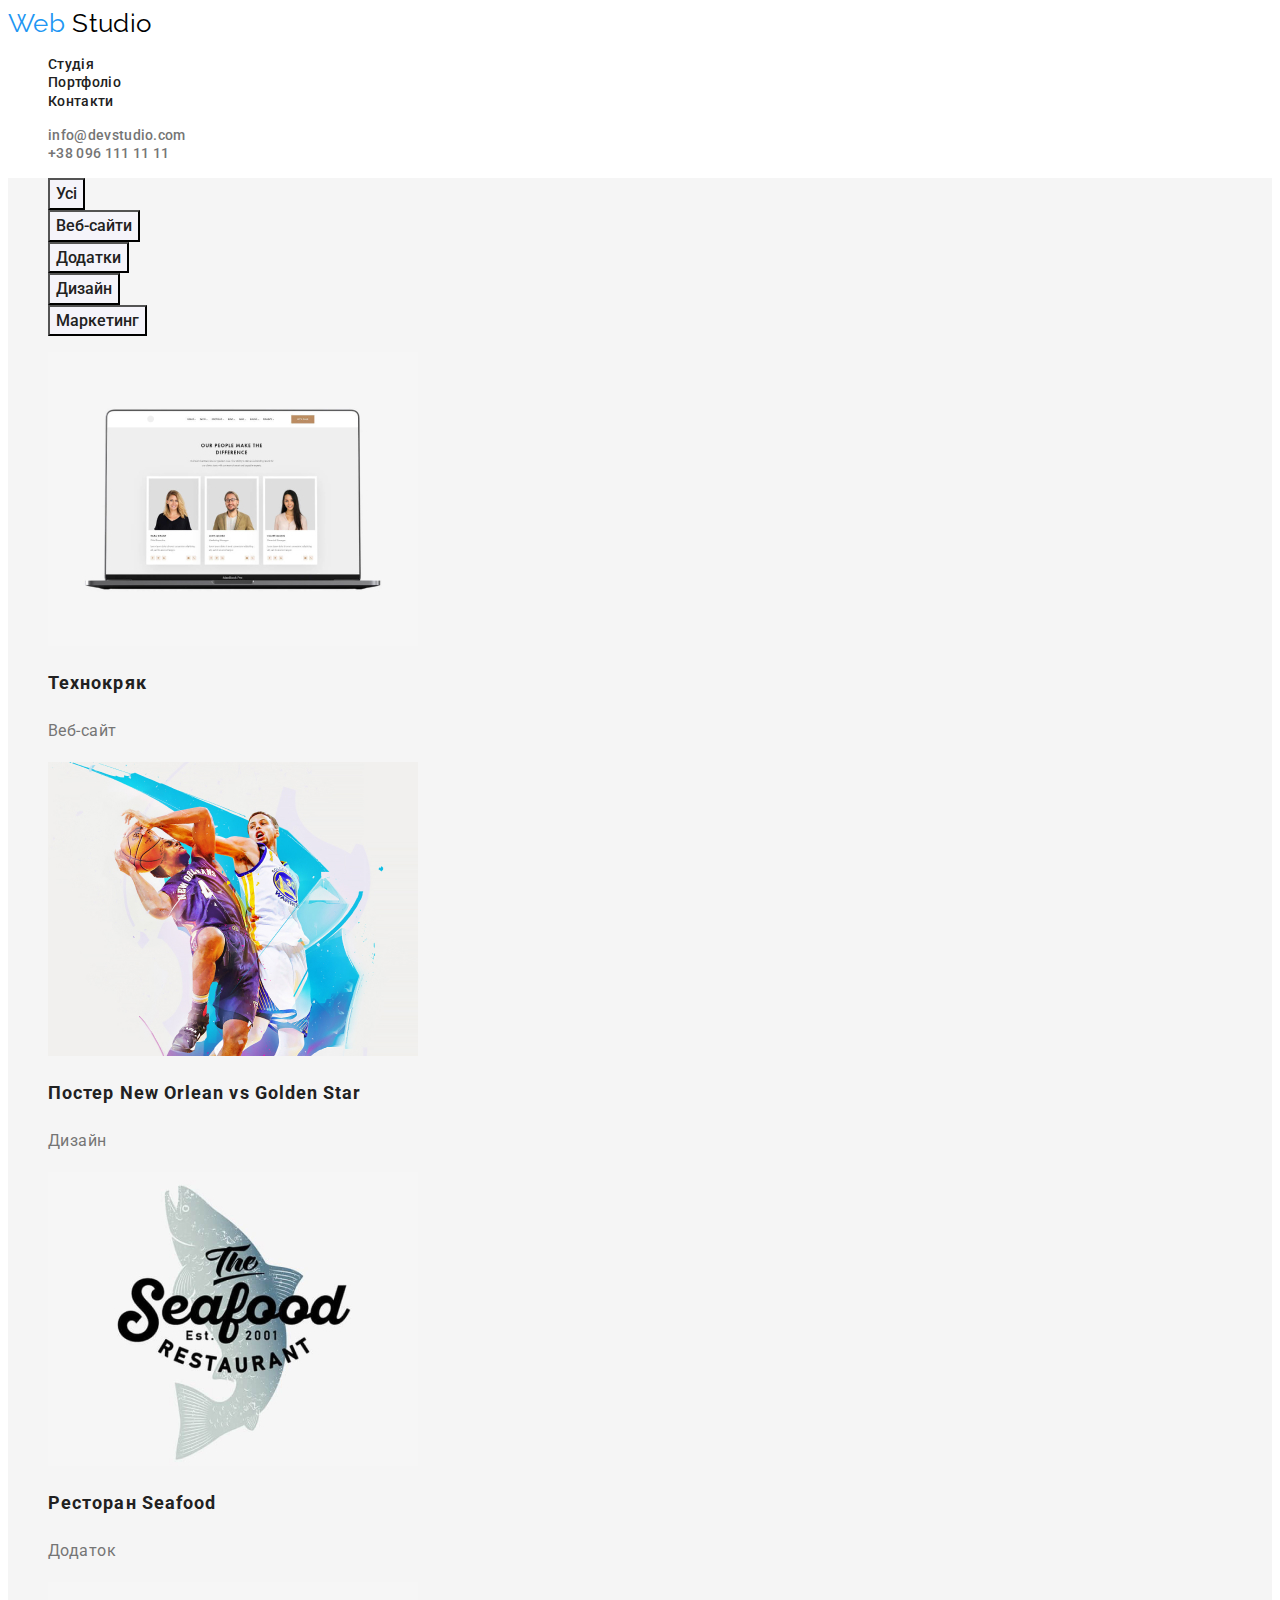
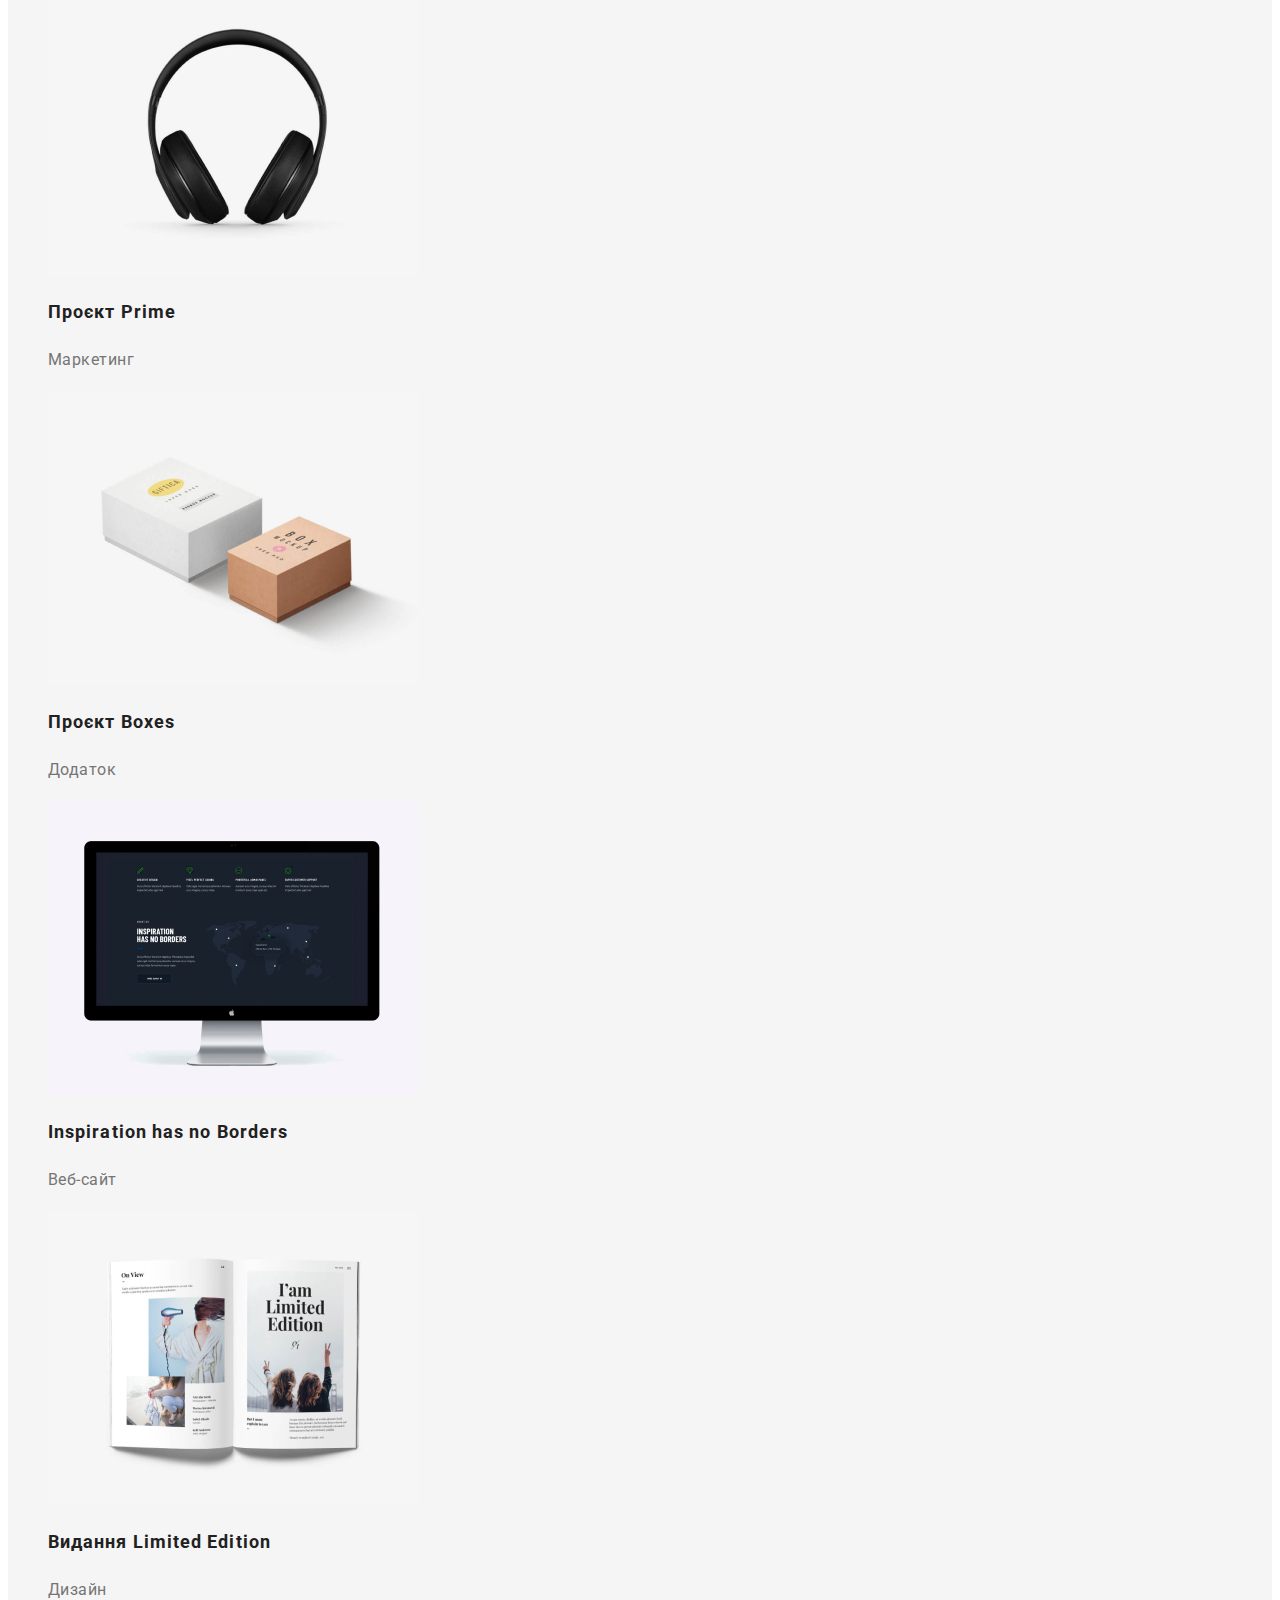
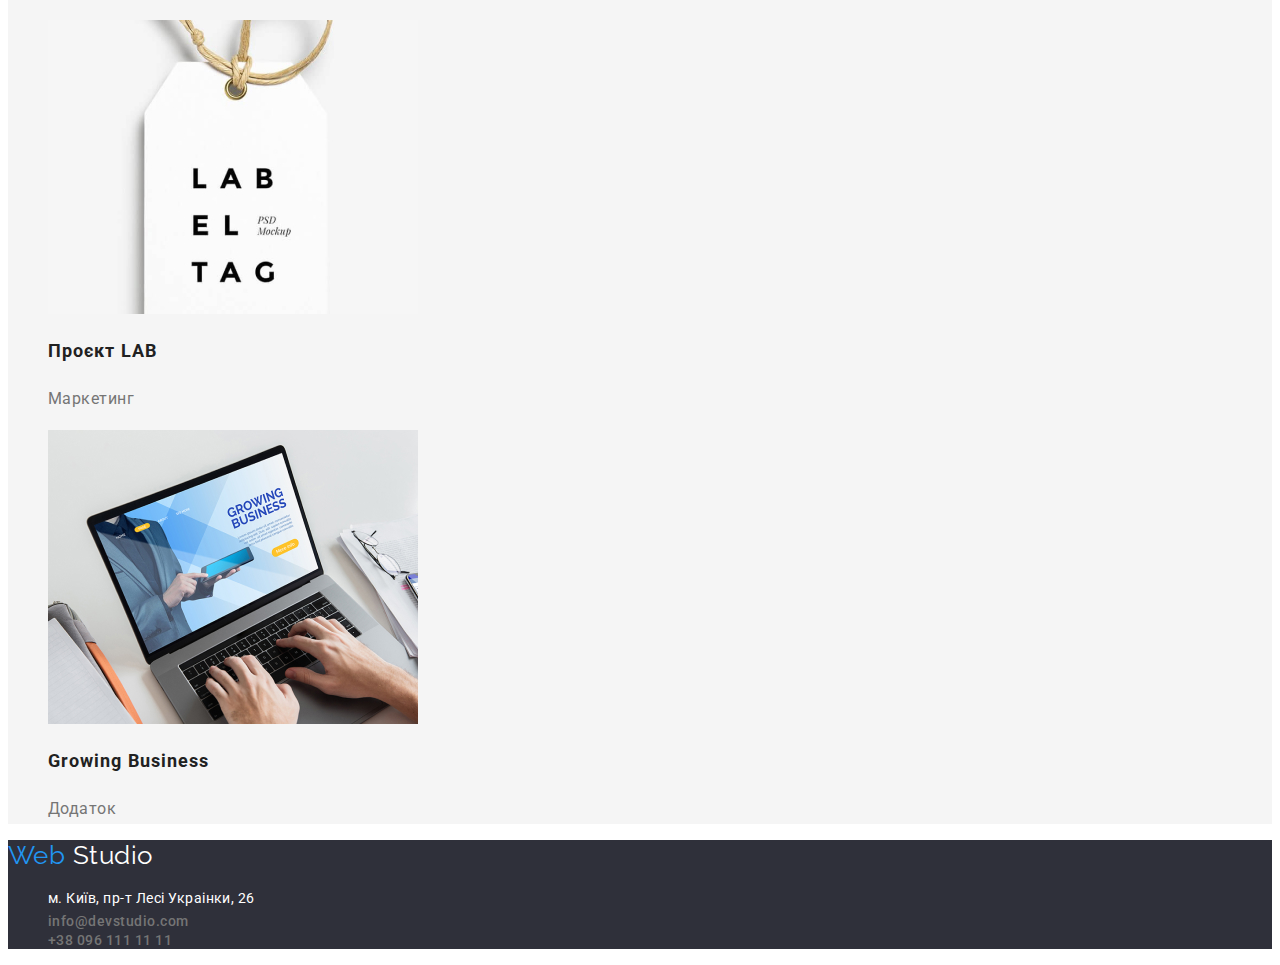
==== portfolio.html @ c23abb6e "Upload last version" ====
<!DOCTYPE html>
<html lang="uk">
  <head>
    <meta charset="UTF-8" />
    <meta http-equiv="X-UA-Compatible" content="IE=edge" />
    <meta name="viewport" content="width=device-width, initial-scale=1.0" />
    <title>Портфоліо</title>
    <link
      href="https://fonts.googleapis.com/css2?family=Raleway:wght@700&family=Roboto:wght@400;500;700;900&display=swap"
      rel="stylesheet"
    />
    <link rel="stylesheet" href="./css/style.css" />
  </head>
  <body>
    <header class="header">
      <nav class="nav">
        <a href="./index.html" class="logo">Web <span class="logo-span">Studio</span></a>
        <ul class="nav-links list">
          <li><a href="./index.html" class="link">Студія</a></li>
          <li><a href="./portfolio.html" class="link">Портфоліо</a></li>
          <li><a href="#" class="link">Контакти</a></li>
        </ul>
      </nav>
      <ul class="contact list">
        <li><a href="mailto:info@devstudio.com" class="contacts">info@devstudio.com</a></li>
        <li><a href="tel:+380961111111" class="contacts">+38 096 111 11 11</a></li>
      </ul>
    </header>
    <main class="portfolio-main">
      <h1 class="visually-hidden">Наші роботи</h1>
      <section>
        <ul class="buttons list">
          <li><button type="button" class="button">Усі</button></li>
          <li><button type="button" class="button">Веб-сайти</button></li>
          <li><button type="button" class="button">Додатки</button></li>
          <li><button type="button" class="button">Дизайн</button></li>
          <li><button type="button" class="button">Маркетинг</button></li>
        </ul>
        <ul class="gallery list">
          <li>
            <a href="#" class="reference">
              <img
                src="./images/imgportfolio1.jpg"
                alt="Ноутбук"
                width="370"
                target="_blank"
                rel="noopener noreferrer nofollow"
              />
              <h2 class="gallery-title">Технокряк</h2>
              <p class="gallery-subtitle">Веб-сайт</p>
            </a>
          </li>
          <li>
            <a href="#" class="reference">
              <img
                src="./images/imgportfolio2.jpg"
                alt="Два чоловіки грають у баскетбол"
                width="370"
                target="_blank"
                rel="noopener noreferrer nofollow"
              />
              <h2 class="gallery-title">Постер New Orlean vs Golden Star</h2>
              <p class="gallery-subtitle">Дизайн</p>
            </a>
          </li>
          <li>
            <a href="#" class="reference">
              <img
                src="./images/imgportfolio3.jpg"
                alt="Логотип ресторану"
                width="370"
                target="_blank"
                rel="noopener noreferrer nofollow"
              />
              <h2 class="gallery-title">Ресторан Seafood</h2>
              <p class="gallery-subtitle">Додаток</p>
            </a>
          </li>
          <li>
            <a href="#" class="reference">
              <img
                src="./images/imgportfolio4.jpg"
                alt="Навушники"
                width="370"
                target="_blank"
                rel="noopener noreferrer nofollow"
              />
              <h2 class="gallery-title">Проєкт Prime</h2>
              <p class="gallery-subtitle">Маркетинг</p>
            </a>
          </li>
          <li>
            <a href="#" class="reference">
              <img
                src="./images/imgportfolio5.jpg"
                alt="Дві коробки"
                width="370"
                target="_blank"
                rel="noopener noreferrer nofollow"
              />
              <h2 class="gallery-title">Проєкт Boxes</h2>
              <p class="gallery-subtitle">Додаток</p>
            </a>
          </li>
          <li>
            <a href="#" class="reference">
              <img
                src="./images/imgportfolio6.jpg"
                alt="Екран з відкритим веб-сайтом"
                width="370"
                target="_blank"
                rel="noopener noreferrer nofollow"
              />
              <h2 class="gallery-title">Inspiration has no Borders</h2>
              <p class="gallery-subtitle">Веб-сайт</p>
            </a>
          </li>
          <li>
            <a href="#" class="reference">
              <img
                src="./images/imgportfolio7.jpg"
                alt="Відкрита книга"
                width="370"
                target="_blank"
                rel="noopener noreferrer nofollow"
              />
              <h2 class="gallery-title">Видання Limited Edition</h2>
              <p class="gallery-subtitle">Дизайн</p>
            </a>
          </li>
          <li>
            <a href="#" class="reference">
              <img
                src="./images/imgportfolio8.jpg"
                alt="Цінник"
                width="370"
                target="_blank"
                rel="noopener noreferrer nofollow"
              />
              <h2 class="gallery-title">Проєкт LAB</h2>
              <p class="gallery-subtitle">Маркетинг</p>
            </a>
          </li>
          <li>
            <a href="#" class="reference">
              <img
                src="./images/imgportfolio9.jpg"
                alt="Ноутбук"
                width="370"
                target="_blank"
                rel="noopener noreferrer nofollow"
              />
              <h2 class="gallery-title">Growing Business</h2>
              <p class="gallery-subtitle">Додаток</p>
            </a>
          </li>
        </ul>
      </section>
    </main>
    <footer class="footer">
      <a href="./index.html" class="logo">Web <span class="footer-span">Studio</span></a>
      <address class="info">
        <ul class="list">
          <li>
            <a
              href="https://goo.gl/maps/CPtrU1FHBa2aNyZL9"
              target="_blank"
              rel="noopener noreferrer nofollow"
              class="google-map"
              >м. Київ, пр-т Лесі Украінки, 26</a
            >
          </li>
          <li><a href="mailto:info@devstudio.com" class="contacts">info@devstudio.com</a></li>
          <li><a href="tel:+380961111111" class="contacts">+38 096 111 11 11</a></li>
        </ul>
      </address>
    </footer>
  </body>
</html>
---- css/style.css ----
:root {
  --second-color: #2196f3;
  --paragraph-color: #757575;
  --background-color: #2f303a;
  --background-team-color: #2f303a;
  --background-portfolio-color: #f5f4fa;
  --background-portfolio-main-color: #f5f5f5;
  --white-color: #ffffff;
  --black-color: #000000;
  --main-color: #212121;

  --main-line-height: 1.17;
}
body {
  font-family: 'Roboto', sans-serif;
  color: var(--main-color);
  letter-spacing: 0.03em;
  background-color: var(--white-color);
}
.list {
  list-style: none;
}
.visually-hidden {
  position: absolute;
  white-space: nowrap;
  width: 1px;
  height: 1px;
  overflow: hidden;
  border: 0;
  padding: 0;
  clip: rect(0 0 0 0);
  clip-path: inset(50%);
  margin: -1px;
}

/*Header */
.header {
  letter-spacing: 0.02em;
}
.logo {
  font-family: 'Raleway', sans-serif;
  color: var(--second-color);
  font-size: 26px;
  line-height: 1.2;
  text-decoration: none;
}
.logo-span {
  color: var(--black-color);
}
.nav,
.contact {
  line-height: 1.14;
}
.link {
  color: inherit;
  font-weight: 500;
  font-size: 14px;
  text-decoration: none;
}
.contacts {
  color: var(--paragraph-color);
  font-weight: 500;
  font-size: 14px;
  text-decoration: none;
}
.link:hover,
.link:focus,
.contacts:hover,
.contacts:focus {
  color: var(--second-color);
}
/*Header end*/

/*Main*/
.offer,
.footer {
  background-color: var(--background-color);
}
.offer {
  text-align: center;
}
.main-title {
  color: var(--white-color);
  font-weight: 900;
  font-size: 44px;
  line-height: 1.4;

  text-transform: uppercase;
}
.btn {
  font-family: inherit;
  color: var(--white-color);
  background-color: var(--second-color);
  cursor: pointer;
  font-weight: 700;
  font-size: 16px;
  line-height: 1.9;
}
.text {
  color: var(--paragraph-color);
  font-size: 14px;
  line-height: 1.7;
}
.subtitle {
  font-weight: 700;
  font-size: 14px;
  line-height: var(--main-line-height);
  text-transform: uppercase;
}

.team {
  background-color: var(--background-portfolio-color);
}
.list-item {
  background-color: var(--white-color);
}
.team-title,
.work-title {
  font-weight: 700;
  font-size: 36px;
  text-align: center;
  line-height: var(--main-line-height);
}
.subject {
  font-weight: 500;
  font-size: 16px;
  line-height: var(--main-line-height);
}
.caption {
  color: var(--paragraph-color);
  font-size: 16px;
  line-height: var(--main-line-height);
}
/*Main end*/

/*Footer*/
.info {
  font-style: normal;
}

.footer-span {
  color: var(--white-color);
}

.google-map {
  font-size: 14px;
  line-height: 1.7;
  color: var(--white-color);
  text-decoration: none;
}
/*Footer end*/

/*Portfolio*/
.button {
  cursor: pointer;
  color: var(--main-color);
  background-color: var(--background-portfolio-color);

  font-family: inherit;
  font-size: 16px;
  line-height: 1.6;
  font-weight: 500;
}
.button:hover,
.button:focus {
  color: var(--white-color);
  background-color: var(--second-color);
}
.portfolio-main {
  background-color: var(--background-portfolio-main-color);
}

/*Title*/
.gallery-title {
  font-weight: 700;
  font-size: 18px;
  line-height: 2;
  letter-spacing: 0.06em;
}

/*Subtitle*/
.gallery-subtitle {
  font-size: 16px;
  line-height: 1.8;
  color: var(--paragraph-color);
}

.reference {
  text-decoration: none;
  color: inherit;
}

/*Portfolio end*/
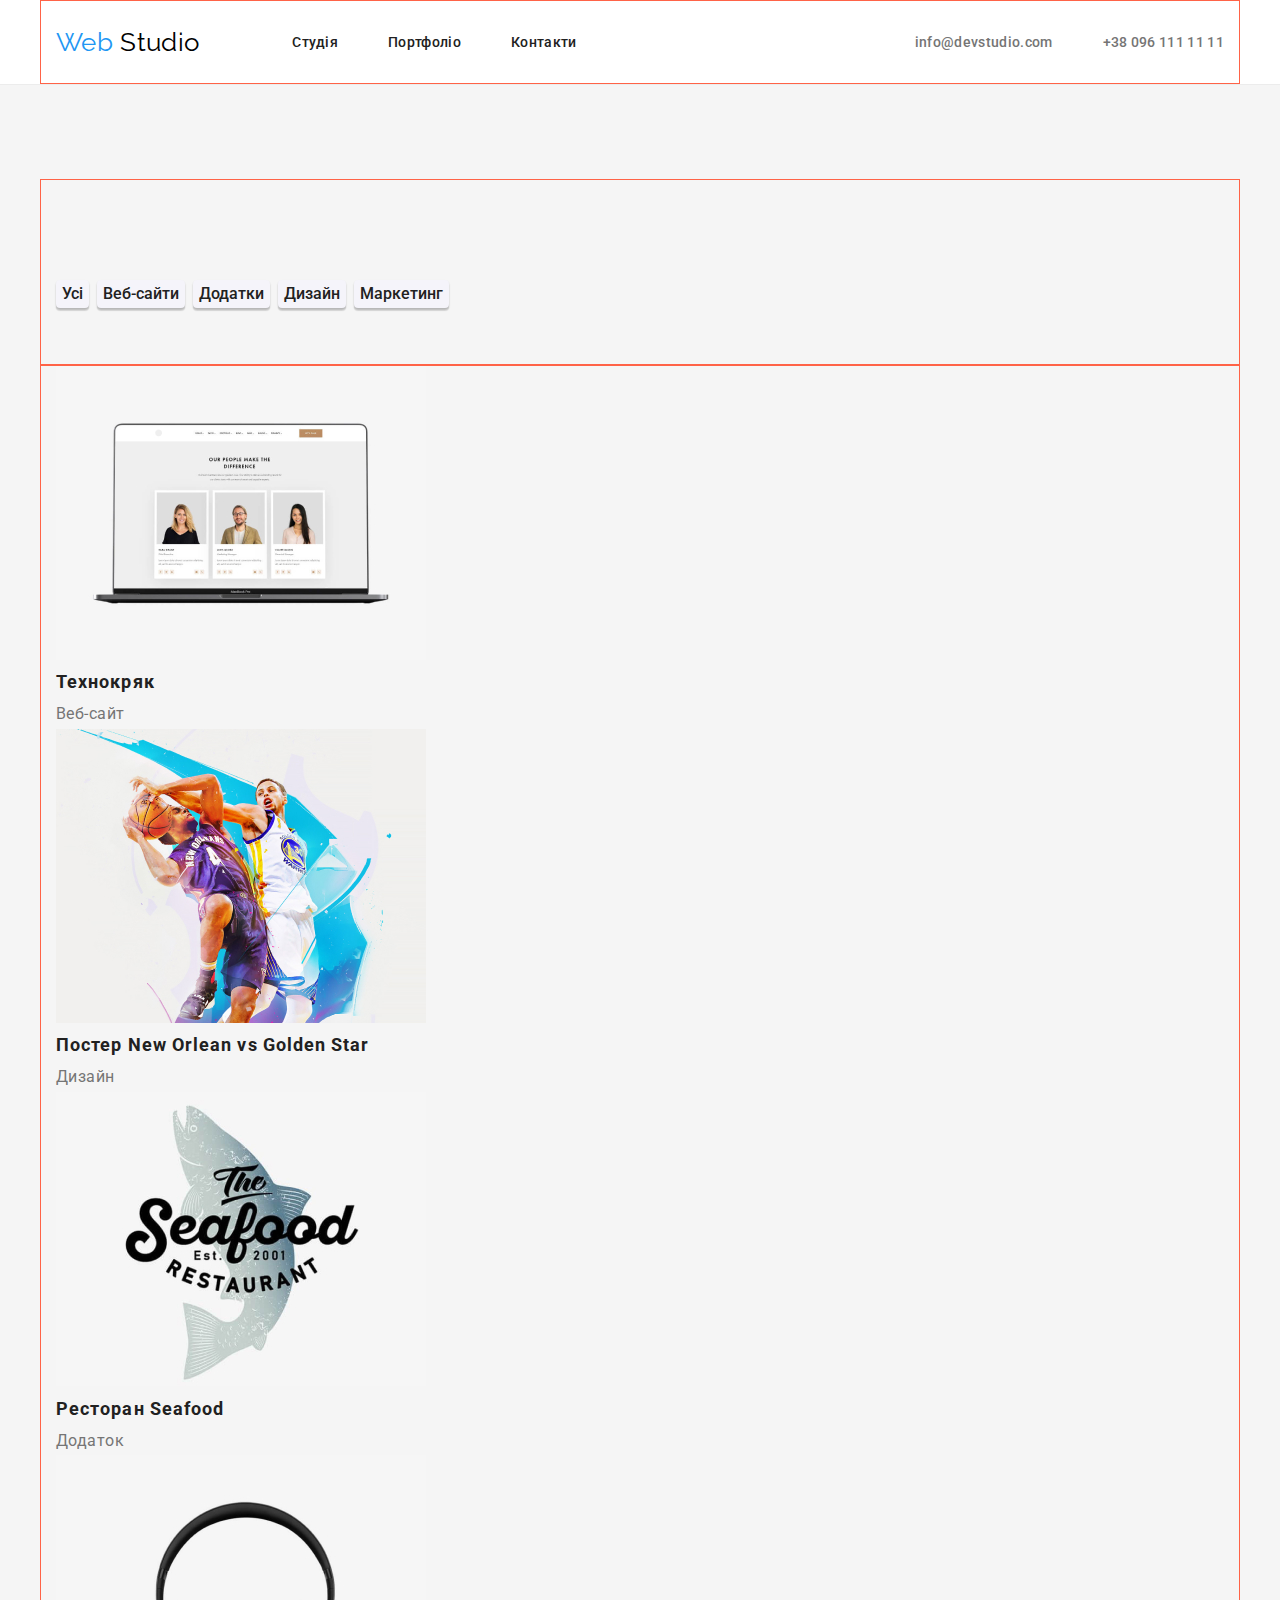
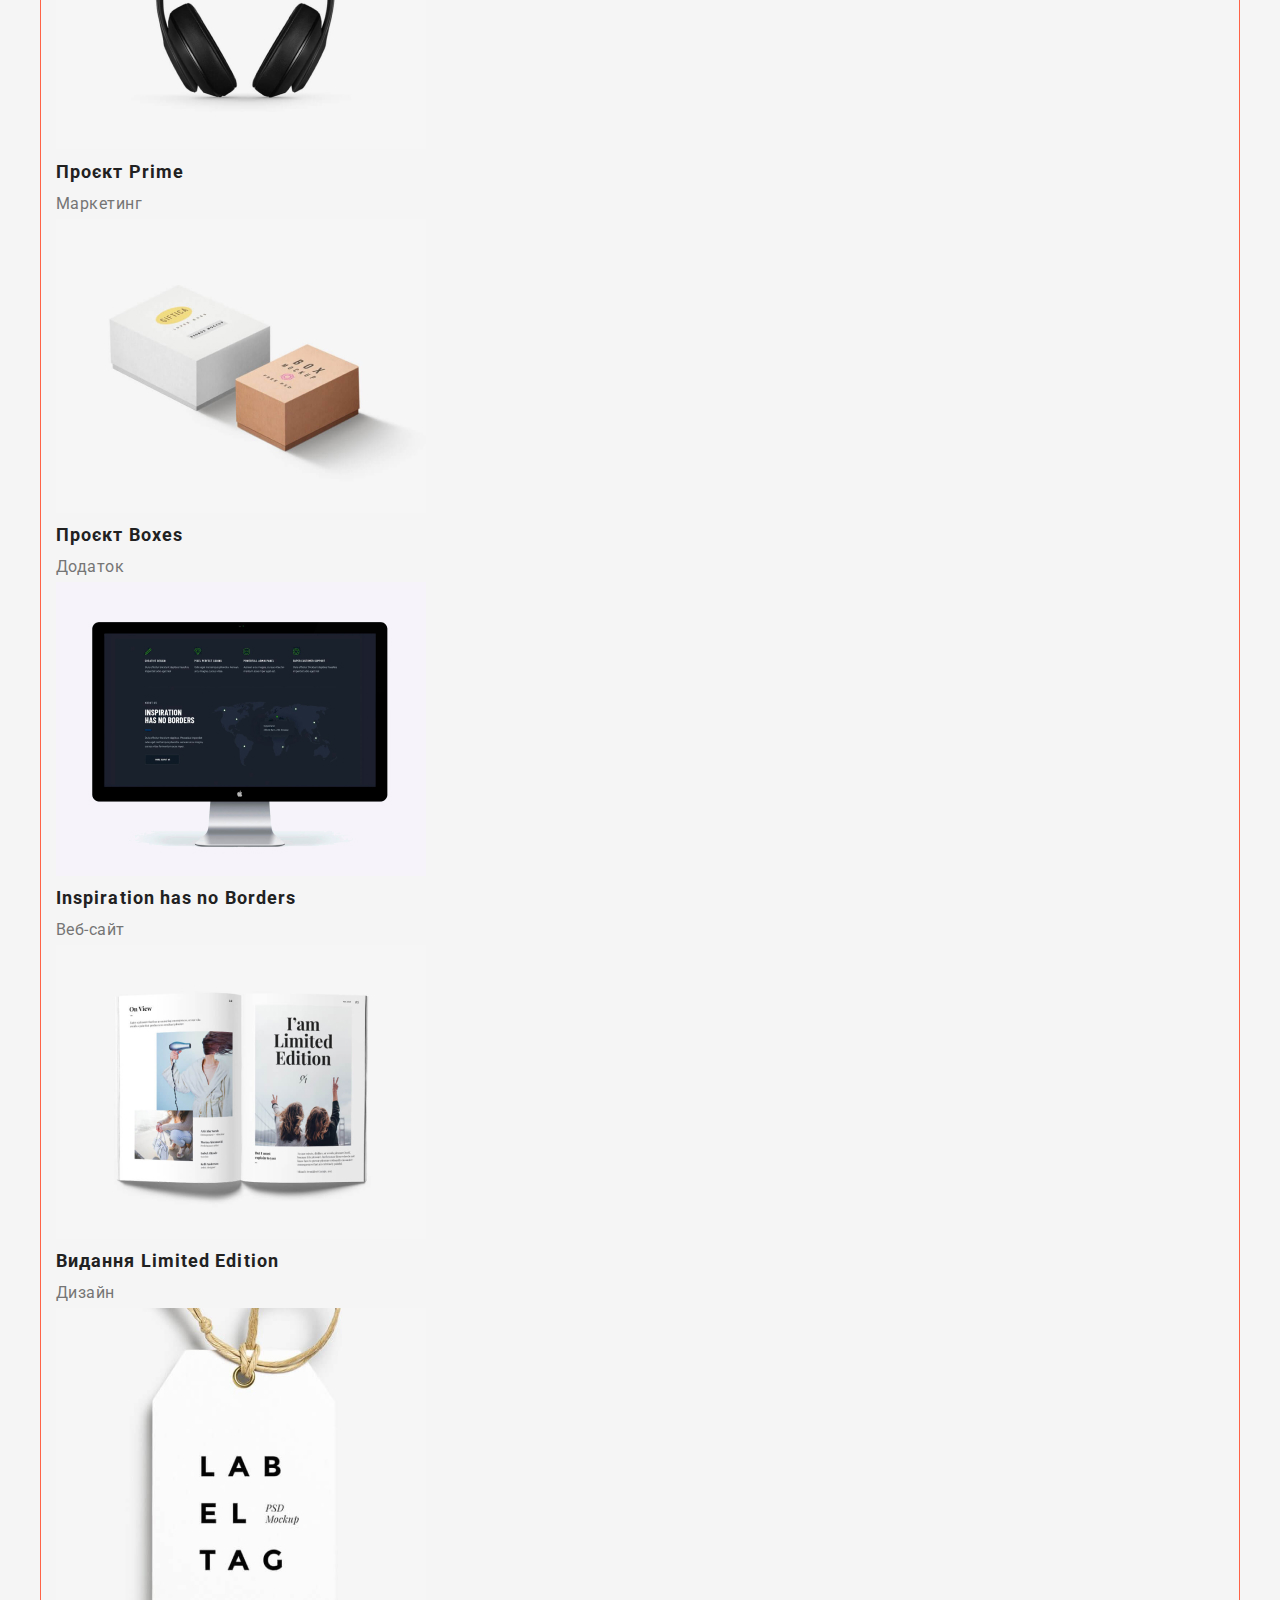
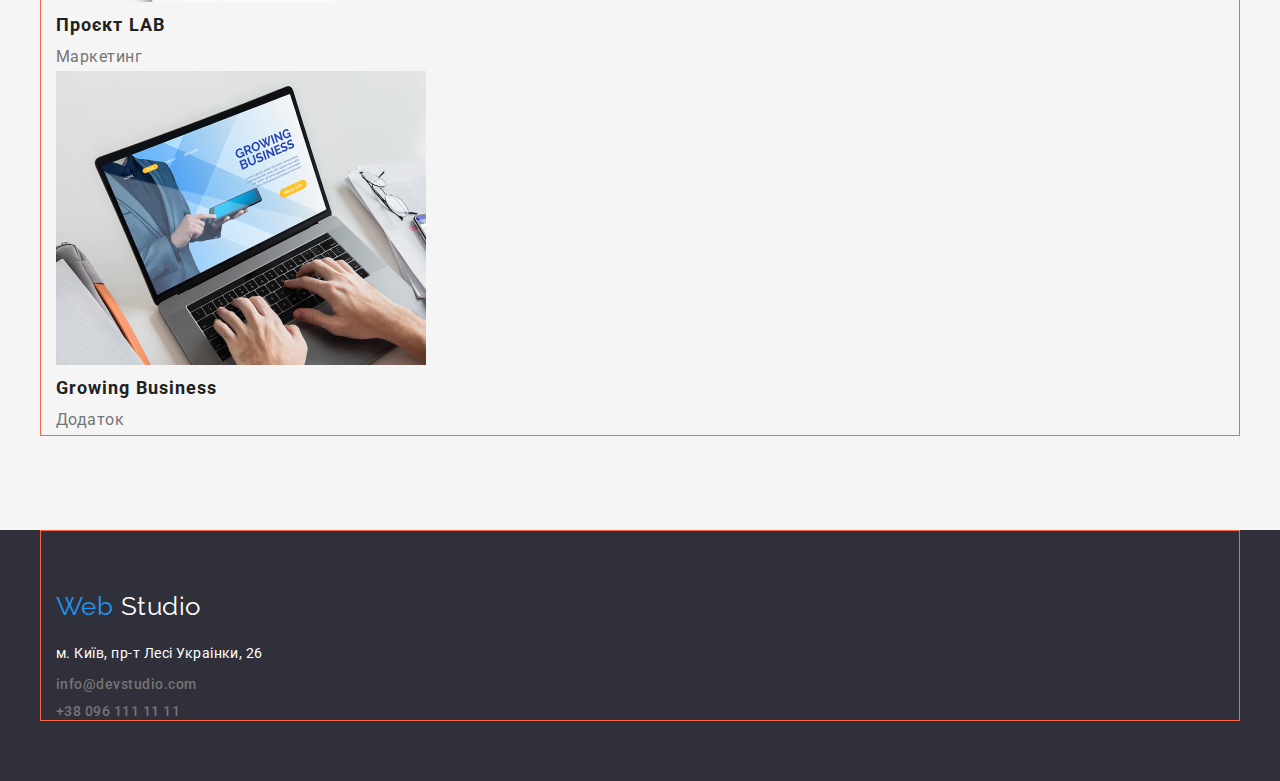
==== commit 35559dd0: "update" ====
--- a/portfolio.html
+++ b/portfolio.html
@@ -9,171 +9,187 @@
       href="https://fonts.googleapis.com/css2?family=Raleway:wght@700&family=Roboto:wght@400;500;700;900&display=swap"
       rel="stylesheet"
     />
+    <link
+      rel="stylesheet"
+      href="https://cdnjs.cloudflare.com/ajax/libs/modern-normalize/1.1.0/modern-normalize.min.css"
+    />
     <link rel="stylesheet" href="./css/style.css" />
   </head>
   <body>
     <header class="header">
-      <nav class="nav">
-        <a href="./index.html" class="logo">Web <span class="logo-span">Studio</span></a>
-        <ul class="nav-links list">
-          <li><a href="./index.html" class="link">Студія</a></li>
-          <li><a href="./portfolio.html" class="link">Портфоліо</a></li>
-          <li><a href="#" class="link">Контакти</a></li>
+      <div class="conteiner">
+        <nav class="nav">
+          <a href="./index.html" class="logo">Web <span class="logo-span">Studio</span></a>
+          <ul class="nav-links list">
+            <li class="item"><a href="./index.html" class="link">Студія</a></li>
+            <li class="item"><a href="./portfolio.html" class="link">Портфоліо</a></li>
+            <li class="item"><a href="#" class="link">Контакти</a></li>
+          </ul>
+        </nav>
+        <ul class="nav-contact list">
+          <li class="item">
+            <a href="mailto:info@devstudio.com" class="contacts">info@devstudio.com</a>
+          </li>
+          <li class="item"><a href="tel:+380961111111" class="contacts">+38 096 111 11 11</a></li>
         </ul>
-      </nav>
-      <ul class="contact list">
-        <li><a href="mailto:info@devstudio.com" class="contacts">info@devstudio.com</a></li>
-        <li><a href="tel:+380961111111" class="contacts">+38 096 111 11 11</a></li>
-      </ul>
+      </div>
     </header>
     <main class="portfolio-main">
       <h1 class="visually-hidden">Наші роботи</h1>
-      <section>
-        <ul class="buttons list">
-          <li><button type="button" class="button">Усі</button></li>
-          <li><button type="button" class="button">Веб-сайти</button></li>
-          <li><button type="button" class="button">Додатки</button></li>
-          <li><button type="button" class="button">Дизайн</button></li>
-          <li><button type="button" class="button">Маркетинг</button></li>
-        </ul>
-        <ul class="gallery list">
-          <li>
-            <a href="#" class="reference">
-              <img
-                src="./images/imgportfolio1.jpg"
-                alt="Ноутбук"
-                width="370"
-                target="_blank"
-                rel="noopener noreferrer nofollow"
-              />
-              <h2 class="gallery-title">Технокряк</h2>
-              <p class="gallery-subtitle">Веб-сайт</p>
-            </a>
-          </li>
-          <li>
-            <a href="#" class="reference">
-              <img
-                src="./images/imgportfolio2.jpg"
-                alt="Два чоловіки грають у баскетбол"
-                width="370"
-                target="_blank"
-                rel="noopener noreferrer nofollow"
-              />
-              <h2 class="gallery-title">Постер New Orlean vs Golden Star</h2>
-              <p class="gallery-subtitle">Дизайн</p>
-            </a>
-          </li>
-          <li>
-            <a href="#" class="reference">
-              <img
-                src="./images/imgportfolio3.jpg"
-                alt="Логотип ресторану"
-                width="370"
-                target="_blank"
-                rel="noopener noreferrer nofollow"
-              />
-              <h2 class="gallery-title">Ресторан Seafood</h2>
-              <p class="gallery-subtitle">Додаток</p>
-            </a>
-          </li>
-          <li>
-            <a href="#" class="reference">
-              <img
-                src="./images/imgportfolio4.jpg"
-                alt="Навушники"
-                width="370"
-                target="_blank"
-                rel="noopener noreferrer nofollow"
-              />
-              <h2 class="gallery-title">Проєкт Prime</h2>
-              <p class="gallery-subtitle">Маркетинг</p>
-            </a>
-          </li>
-          <li>
-            <a href="#" class="reference">
-              <img
-                src="./images/imgportfolio5.jpg"
-                alt="Дві коробки"
-                width="370"
-                target="_blank"
-                rel="noopener noreferrer nofollow"
-              />
-              <h2 class="gallery-title">Проєкт Boxes</h2>
-              <p class="gallery-subtitle">Додаток</p>
-            </a>
-          </li>
-          <li>
-            <a href="#" class="reference">
-              <img
-                src="./images/imgportfolio6.jpg"
-                alt="Екран з відкритим веб-сайтом"
-                width="370"
-                target="_blank"
-                rel="noopener noreferrer nofollow"
-              />
-              <h2 class="gallery-title">Inspiration has no Borders</h2>
-              <p class="gallery-subtitle">Веб-сайт</p>
-            </a>
-          </li>
-          <li>
-            <a href="#" class="reference">
-              <img
-                src="./images/imgportfolio7.jpg"
-                alt="Відкрита книга"
-                width="370"
-                target="_blank"
-                rel="noopener noreferrer nofollow"
-              />
-              <h2 class="gallery-title">Видання Limited Edition</h2>
-              <p class="gallery-subtitle">Дизайн</p>
-            </a>
-          </li>
-          <li>
-            <a href="#" class="reference">
-              <img
-                src="./images/imgportfolio8.jpg"
-                alt="Цінник"
-                width="370"
-                target="_blank"
-                rel="noopener noreferrer nofollow"
-              />
-              <h2 class="gallery-title">Проєкт LAB</h2>
-              <p class="gallery-subtitle">Маркетинг</p>
-            </a>
-          </li>
-          <li>
-            <a href="#" class="reference">
-              <img
-                src="./images/imgportfolio9.jpg"
-                alt="Ноутбук"
-                width="370"
-                target="_blank"
-                rel="noopener noreferrer nofollow"
-              />
-              <h2 class="gallery-title">Growing Business</h2>
-              <p class="gallery-subtitle">Додаток</p>
-            </a>
-          </li>
-        </ul>
+      <section class="section">
+        <div class="butttons conteiner">
+          <ul class="buttons list">
+            <li class="item"><button type="button" class="button">Усі</button></li>
+            <li class="item"><button type="button" class="button">Веб-сайти</button></li>
+            <li class="item"><button type="button" class="button">Додатки</button></li>
+            <li class="item"><button type="button" class="button">Дизайн</button></li>
+            <li class="item"><button type="button" class="button">Маркетинг</button></li>
+          </ul>
+        </div>
+        <div class="conteiner">
+          <ul class="gallery list">
+            <li class="item">
+              <a href="#" class="reference">
+                <img
+                  src="./images/imgportfolio1.jpg"
+                  alt="Ноутбук"
+                  width="370"
+                  target="_blank"
+                  rel="noopener noreferrer nofollow"
+                />
+                <h2 class="gallery-title">Технокряк</h2>
+                <p class="gallery-subtitle">Веб-сайт</p>
+              </a>
+            </li>
+            <li>
+              <a href="#" class="reference">
+                <img
+                  src="./images/imgportfolio2.jpg"
+                  alt="Два чоловіки грають у баскетбол"
+                  width="370"
+                  target="_blank"
+                  rel="noopener noreferrer nofollow"
+                />
+                <h2 class="gallery-title">Постер New Orlean vs Golden Star</h2>
+                <p class="gallery-subtitle">Дизайн</p>
+              </a>
+            </li>
+            <li>
+              <a href="#" class="reference">
+                <img
+                  src="./images/imgportfolio3.jpg"
+                  alt="Логотип ресторану"
+                  width="370"
+                  target="_blank"
+                  rel="noopener noreferrer nofollow"
+                />
+                <h2 class="gallery-title">Ресторан Seafood</h2>
+                <p class="gallery-subtitle">Додаток</p>
+              </a>
+            </li>
+            <li>
+              <a href="#" class="reference">
+                <img
+                  src="./images/imgportfolio4.jpg"
+                  alt="Навушники"
+                  width="370"
+                  target="_blank"
+                  rel="noopener noreferrer nofollow"
+                />
+                <h2 class="gallery-title">Проєкт Prime</h2>
+                <p class="gallery-subtitle">Маркетинг</p>
+              </a>
+            </li>
+            <li>
+              <a href="#" class="reference">
+                <img
+                  src="./images/imgportfolio5.jpg"
+                  alt="Дві коробки"
+                  width="370"
+                  target="_blank"
+                  rel="noopener noreferrer nofollow"
+                />
+                <h2 class="gallery-title">Проєкт Boxes</h2>
+                <p class="gallery-subtitle">Додаток</p>
+              </a>
+            </li>
+            <li>
+              <a href="#" class="reference">
+                <img
+                  src="./images/imgportfolio6.jpg"
+                  alt="Екран з відкритим веб-сайтом"
+                  width="370"
+                  target="_blank"
+                  rel="noopener noreferrer nofollow"
+                />
+                <h2 class="gallery-title">Inspiration has no Borders</h2>
+                <p class="gallery-subtitle">Веб-сайт</p>
+              </a>
+            </li>
+            <li>
+              <a href="#" class="reference">
+                <img
+                  src="./images/imgportfolio7.jpg"
+                  alt="Відкрита книга"
+                  width="370"
+                  target="_blank"
+                  rel="noopener noreferrer nofollow"
+                />
+                <h2 class="gallery-title">Видання Limited Edition</h2>
+                <p class="gallery-subtitle">Дизайн</p>
+              </a>
+            </li>
+            <li>
+              <a href="#" class="reference">
+                <img
+                  src="./images/imgportfolio8.jpg"
+                  alt="Цінник"
+                  width="370"
+                  target="_blank"
+                  rel="noopener noreferrer nofollow"
+                />
+                <h2 class="gallery-title">Проєкт LAB</h2>
+                <p class="gallery-subtitle">Маркетинг</p>
+              </a>
+            </li>
+            <li>
+              <a href="#" class="reference">
+                <img
+                  src="./images/imgportfolio9.jpg"
+                  alt="Ноутбук"
+                  width="370"
+                  target="_blank"
+                  rel="noopener noreferrer nofollow"
+                />
+                <h2 class="gallery-title">Growing Business</h2>
+                <p class="gallery-subtitle">Додаток</p>
+              </a>
+            </li>
+          </ul>
+        </div>
       </section>
     </main>
     <footer class="footer">
-      <a href="./index.html" class="logo">Web <span class="footer-span">Studio</span></a>
-      <address class="info">
-        <ul class="list">
-          <li>
-            <a
-              href="https://goo.gl/maps/CPtrU1FHBa2aNyZL9"
-              target="_blank"
-              rel="noopener noreferrer nofollow"
-              class="google-map"
-              >м. Київ, пр-т Лесі Украінки, 26</a
-            >
-          </li>
-          <li><a href="mailto:info@devstudio.com" class="contacts">info@devstudio.com</a></li>
-          <li><a href="tel:+380961111111" class="contacts">+38 096 111 11 11</a></li>
-        </ul>
-      </address>
+      <div class="conteiner">
+        <a href="./index.html" class="footer-logo">Web <span class="footer-span">Studio</span></a>
+        <address class="info">
+          <ul class="footer-list list">
+            <li class="item">
+              <a
+                href="https://goo.gl/maps/CPtrU1FHBa2aNyZL9"
+                target="_blank"
+                rel="noopener noreferrer nofollow"
+                class="google-map"
+                >м. Київ, пр-т Лесі Украінки, 26</a
+              >
+            </li>
+            <li class="item">
+              <a href="mailto:info@devstudio.com" class="contacts">info@devstudio.com</a>
+            </li>
+            <li class="item"><a href="tel:+380961111111" class="contacts">+38 096 111 11 11</a></li>
+          </ul>
+        </address>
+      </div>
     </footer>
   </body>
 </html>
--- a/css/style.css
+++ b/css/style.css
@@ -8,6 +8,7 @@
   --white-color: #ffffff;
   --black-color: #000000;
   --main-color: #212121;
+  --border-color: #ececec;
 
   --main-line-height: 1.17;
 }
@@ -32,10 +33,35 @@
   clip-path: inset(50%);
   margin: -1px;
 }
-
+.conteiner {
+  width: 1200px;
+  padding-left: 15px;
+  padding-right: 15px;
+  margin-left: auto;
+  margin-right: auto;
+
+  border: tomato 1px solid;
+}
+h1,
+h2,
+h3,
+h4,
+h5,
+h6,
+p,
+ul {
+  margin: 0;
+  padding: 0;
+}
+
+.section {
+  padding-top: 94px;
+  padding-bottom: 94px;
+}
 /*Header */
 .header {
   letter-spacing: 0.02em;
+  border-bottom: 1px solid var(--border-color);
 }
 .logo {
   font-family: 'Raleway', sans-serif;
@@ -43,19 +69,54 @@
   font-size: 26px;
   line-height: 1.2;
   text-decoration: none;
+
+  margin-top: 25px;
+  margin-bottom: 24px;
+  margin-right: 93px;
 }
 .logo-span {
   color: var(--black-color);
 }
 .nav,
-.contact {
+.nav-contact {
   line-height: 1.14;
 }
+
+.nav {
+  display: flex;
+  align-items: center;
+}
+.nav-links {
+  display: flex;
+}
+.nav-links .item,
+.nav-contact .item {
+  margin-top: 32px;
+  margin-bottom: 32px;
+  margin-right: 50px;
+}
+.nav-links .item:last-child,
+.nav-contact .item:last-child {
+  margin-right: 0px;
+}
+.nav-contact {
+  display: flex;
+  margin-left: auto;
+}
+
+.header .conteiner {
+  display: flex;
+  align-items: center;
+}
+
 .link {
   color: inherit;
   font-weight: 500;
   font-size: 14px;
   text-decoration: none;
+
+  margin-top: 31px;
+  margin-bottom: 31px;
 }
 .contacts {
   color: var(--paragraph-color);
@@ -95,11 +156,28 @@
   font-weight: 700;
   font-size: 16px;
   line-height: 1.9;
+
+  border-radius: 4px;
+  border-color: transparent;
+
+  margin-top: 40px;
+}
+.features-list {
+  display: flex;
+}
+.features-list .item {
+  width: calc((100%-90px) / 4);
+  margin-right: 30px;
+}
+.features-list .item:last-child {
+  margin-right: 0px;
 }
 .text {
   color: var(--paragraph-color);
   font-size: 14px;
   line-height: 1.7;
+
+  margin-top: 10px;
 }
 .subtitle {
   font-weight: 700;
@@ -107,11 +185,35 @@
   line-height: var(--main-line-height);
   text-transform: uppercase;
 }
-
+.work-list {
+  display: flex;
+}
+.work-list .item {
+  margin-right: 30px;
+  margin-top: 50px;
+}
+.work-list .item:nth-child(3n) {
+  margin-right: 0;
+}
+.team-list {
+  display: flex;
+}
+.team-list .item {
+  text-align: center;
+  border: 0px solid transparent;
+  border-radius: 0px 0px 4px 4px;
+  margin-top: 50px;
+  margin-right: 30px;
+  box-shadow: 0px 1px 3px rgba(0, 0, 0, 0.12), 0px 1px 1px rgba(0, 0, 0, 0.14),
+    0px 2px 1px rgba(0, 0, 0, 0.2);
+}
+.team-list .item:last-child {
+  margin-right: 0;
+}
 .team {
   background-color: var(--background-portfolio-color);
 }
-.list-item {
+.team-list .item {
   background-color: var(--white-color);
 }
 .team-title,
@@ -138,10 +240,29 @@
   font-style: normal;
 }
 
+.footer {
+  padding-bottom: 60px;
+}
+.footer-logo {
+  font-family: 'Raleway', sans-serif;
+  color: var(--second-color);
+  font-size: 26px;
+  line-height: 1.2;
+  text-decoration: none;
+
+  display: inline-block;
+  margin-top: 60px;
+}
+
 .footer-span {
   color: var(--white-color);
 }
-
+.footer-list .item {
+  margin-top: 9px;
+}
+.footer-list .item:first-child {
+  margin-top: 20px;
+}
 .google-map {
   font-size: 14px;
   line-height: 1.7;
@@ -151,15 +272,27 @@
 /*Footer end*/
 
 /*Portfolio*/
+.buttons {
+  display: flex;
+}
 .button {
   cursor: pointer;
   color: var(--main-color);
   background-color: var(--background-portfolio-color);
 
+  box-shadow: 0px 3px 1px rgba(0, 0, 0, 0.1), 0px 1px 2px rgba(0, 0, 0, 0.08),
+    0px 2px 2px rgba(0, 0, 0, 0.12);
+  border-radius: 4px;
+  border: 0px solid transparent;
+
   font-family: inherit;
   font-size: 16px;
   line-height: 1.6;
   font-weight: 500;
+
+  margin-right: 8px;
+  margin-bottom: 56px;
+  margin-top: 100px;
 }
 .button:hover,
 .button:focus {
@@ -190,4 +323,8 @@
   color: inherit;
 }
 
+.gallery-list .item {
+  border: 1px solid #eeeeee;
+}
+
 /*Portfolio end*/
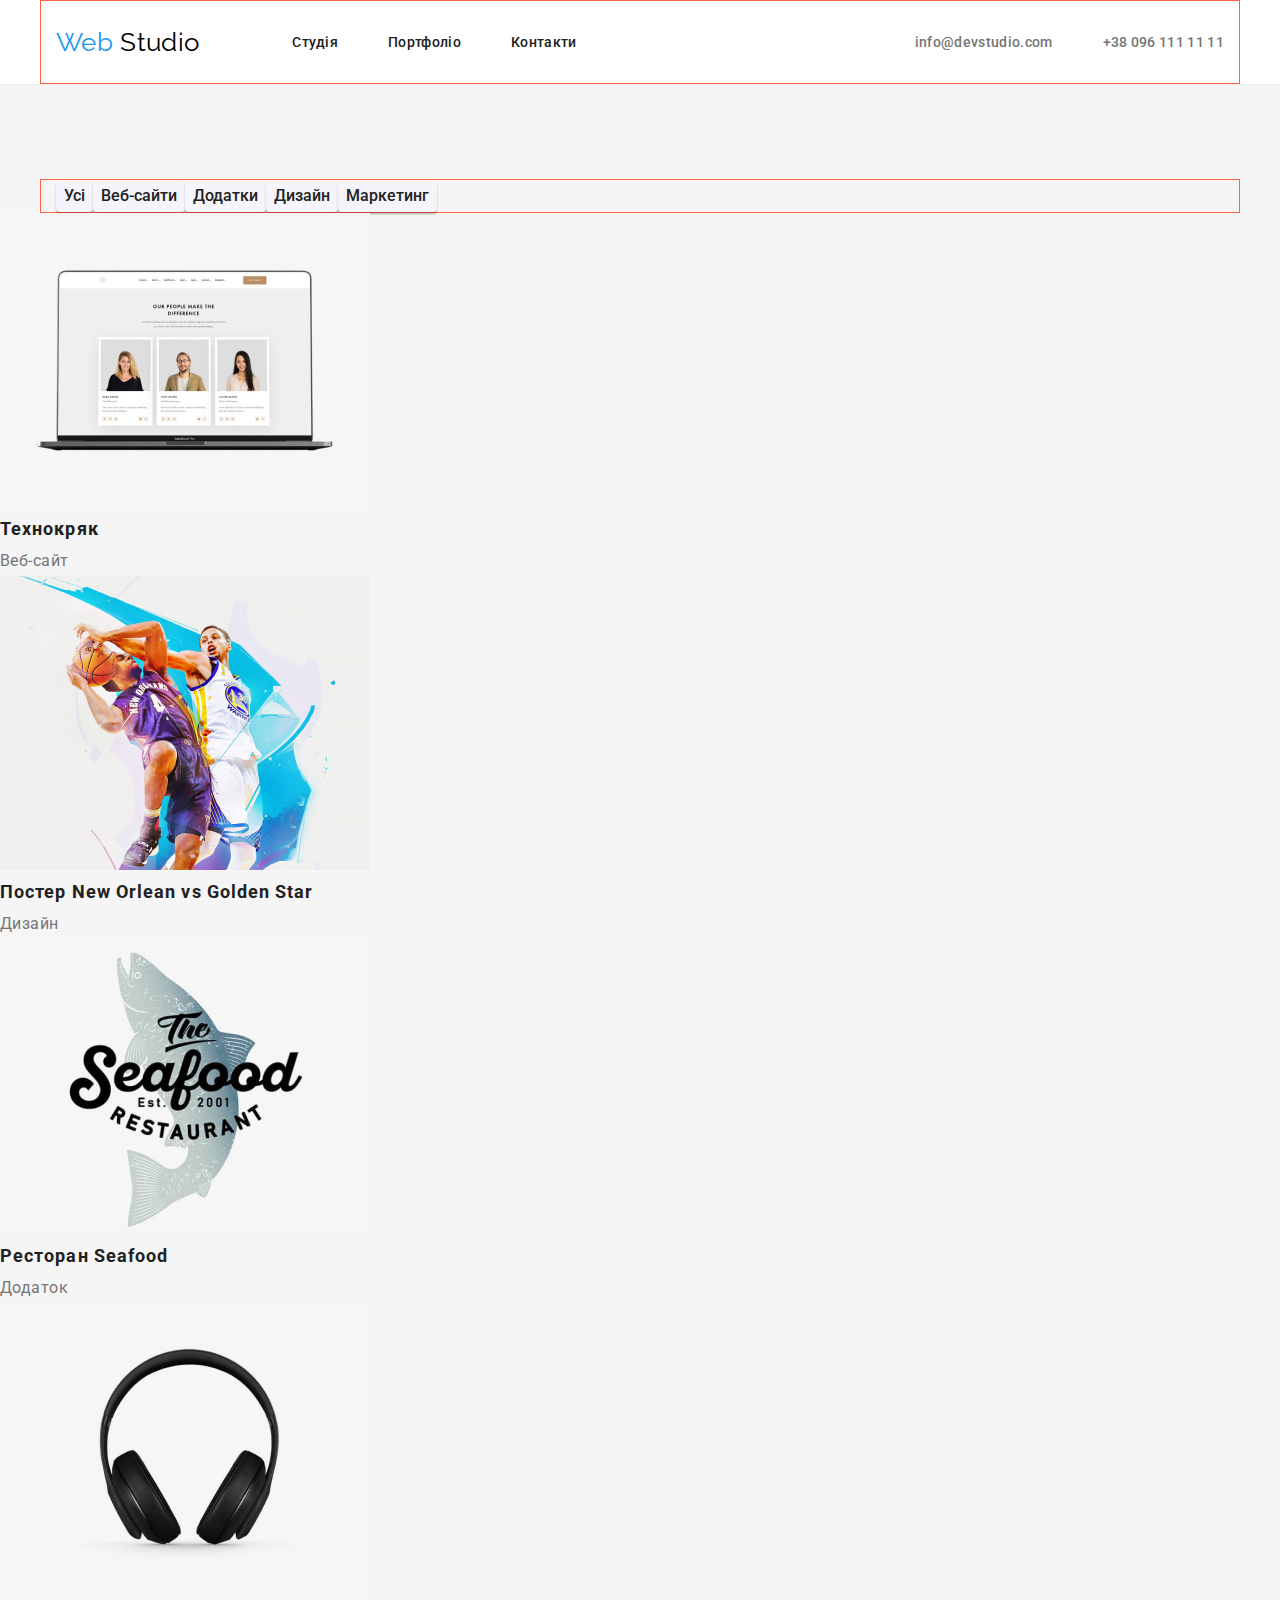
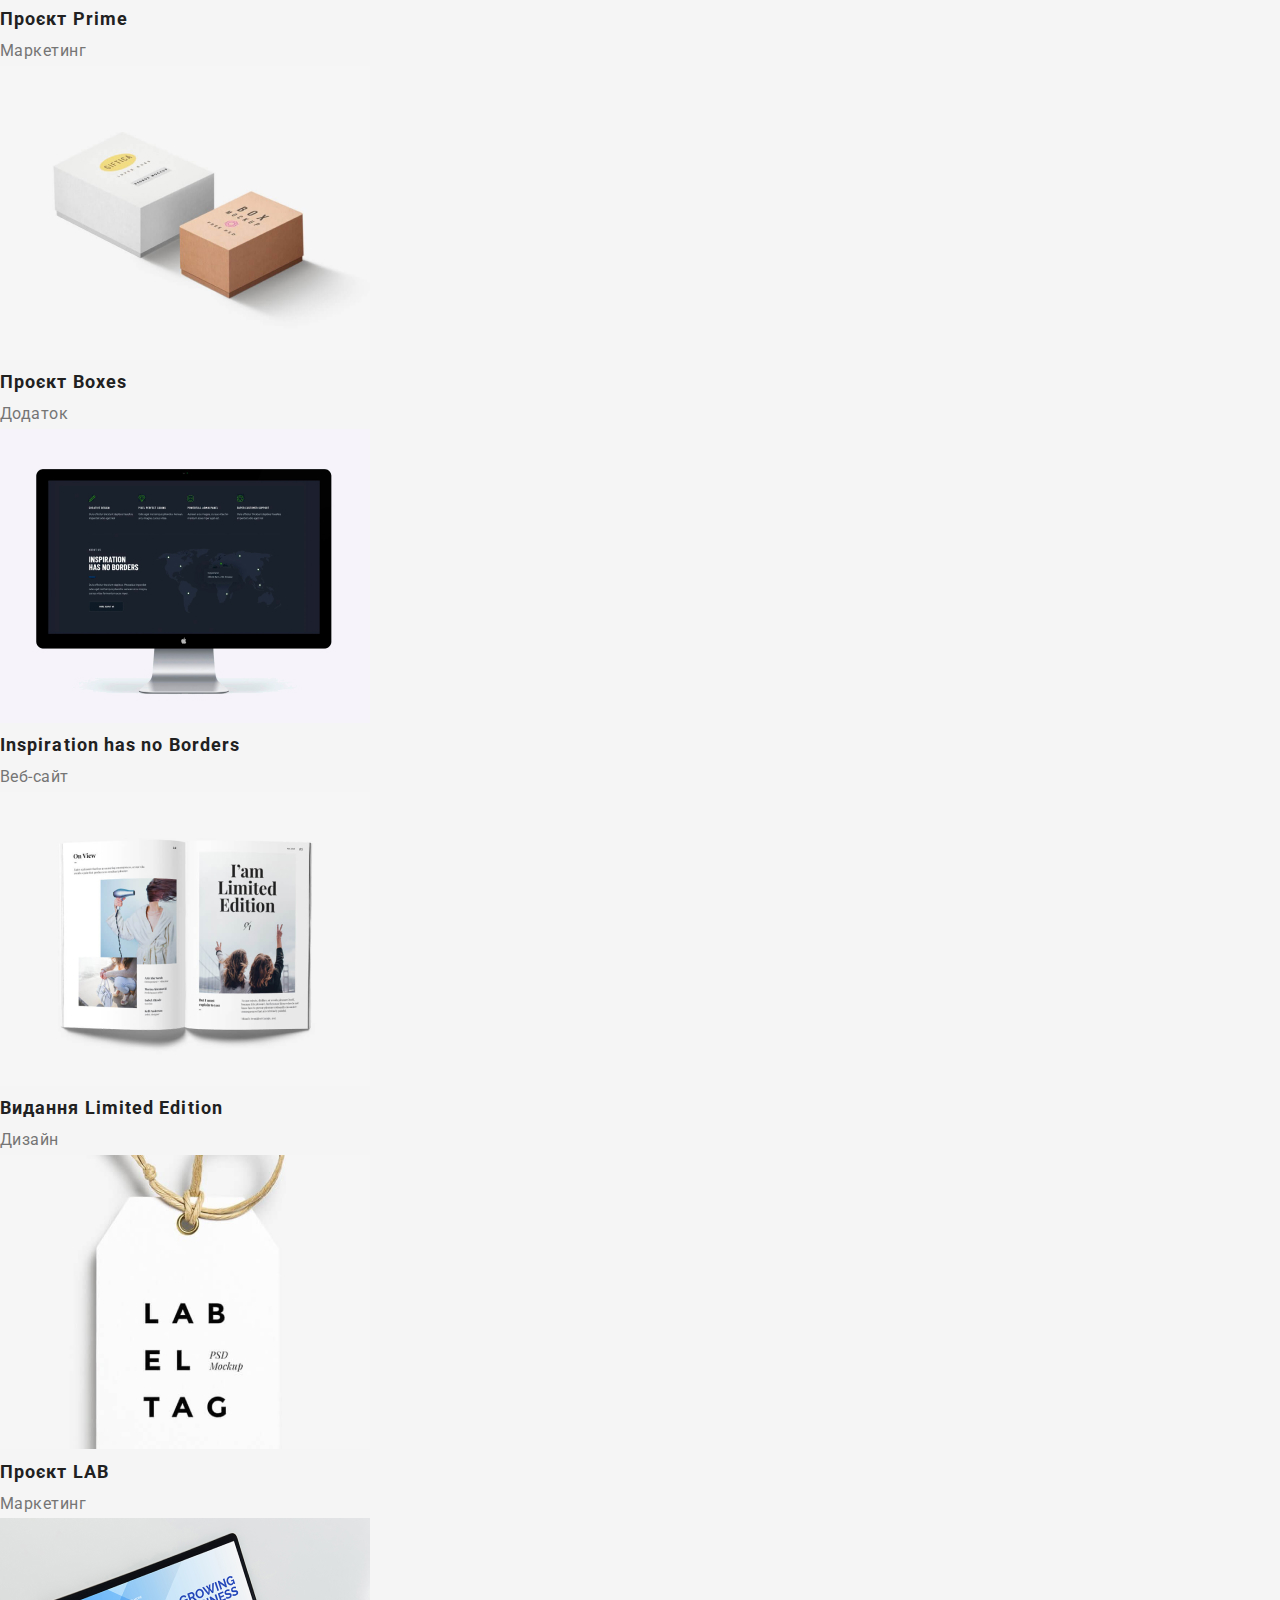
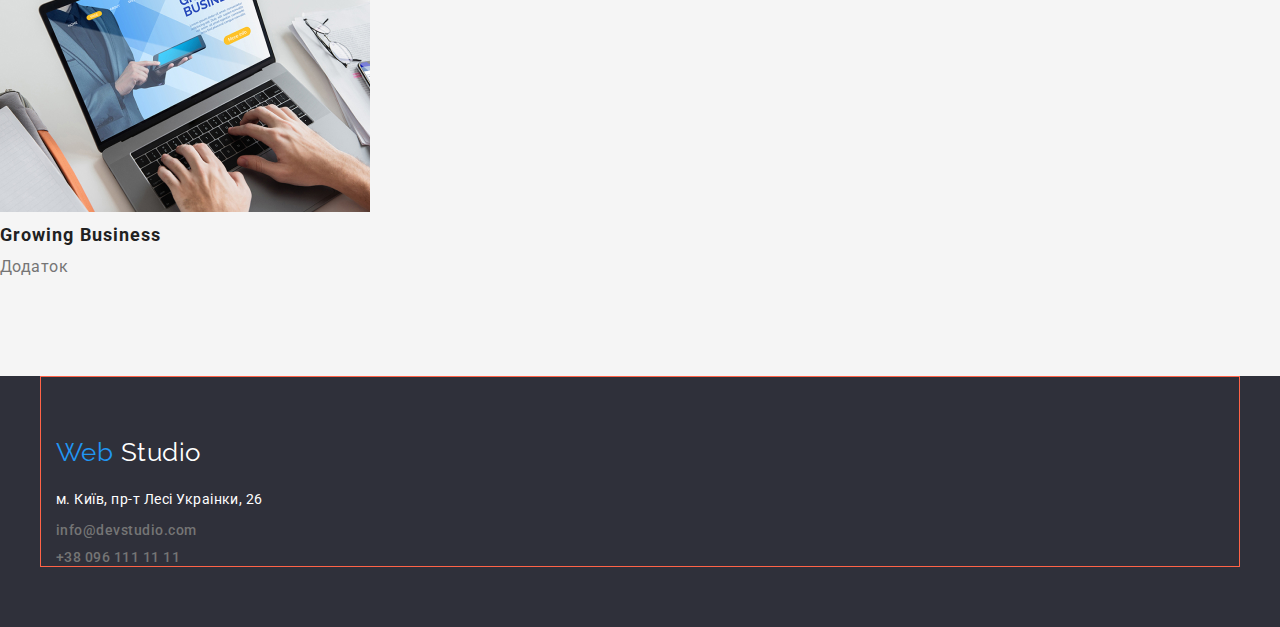
==== commit 5f12900c: "upp" ====
--- a/portfolio.html
+++ b/portfolio.html
@@ -37,7 +37,7 @@
     <main class="portfolio-main">
       <h1 class="visually-hidden">Наші роботи</h1>
       <section class="section">
-        <div class="butttons conteiner">
+        <div class="conteiner">
           <ul class="buttons list">
             <li class="item"><button type="button" class="button">Усі</button></li>
             <li class="item"><button type="button" class="button">Веб-сайти</button></li>
@@ -46,7 +46,7 @@
             <li class="item"><button type="button" class="button">Маркетинг</button></li>
           </ul>
         </div>
-        <div class="conteiner">
+        <div class="container">
           <ul class="gallery list">
             <li class="item">
               <a href="#" class="reference">
--- a/css/style.css
+++ b/css/style.css
@@ -283,16 +283,12 @@
   box-shadow: 0px 3px 1px rgba(0, 0, 0, 0.1), 0px 1px 2px rgba(0, 0, 0, 0.08),
     0px 2px 2px rgba(0, 0, 0, 0.12);
   border-radius: 4px;
-  border: 0px solid transparent;
+  border-color: transparent;
 
   font-family: inherit;
   font-size: 16px;
   line-height: 1.6;
   font-weight: 500;
-
-  margin-right: 8px;
-  margin-bottom: 56px;
-  margin-top: 100px;
 }
 .button:hover,
 .button:focus {
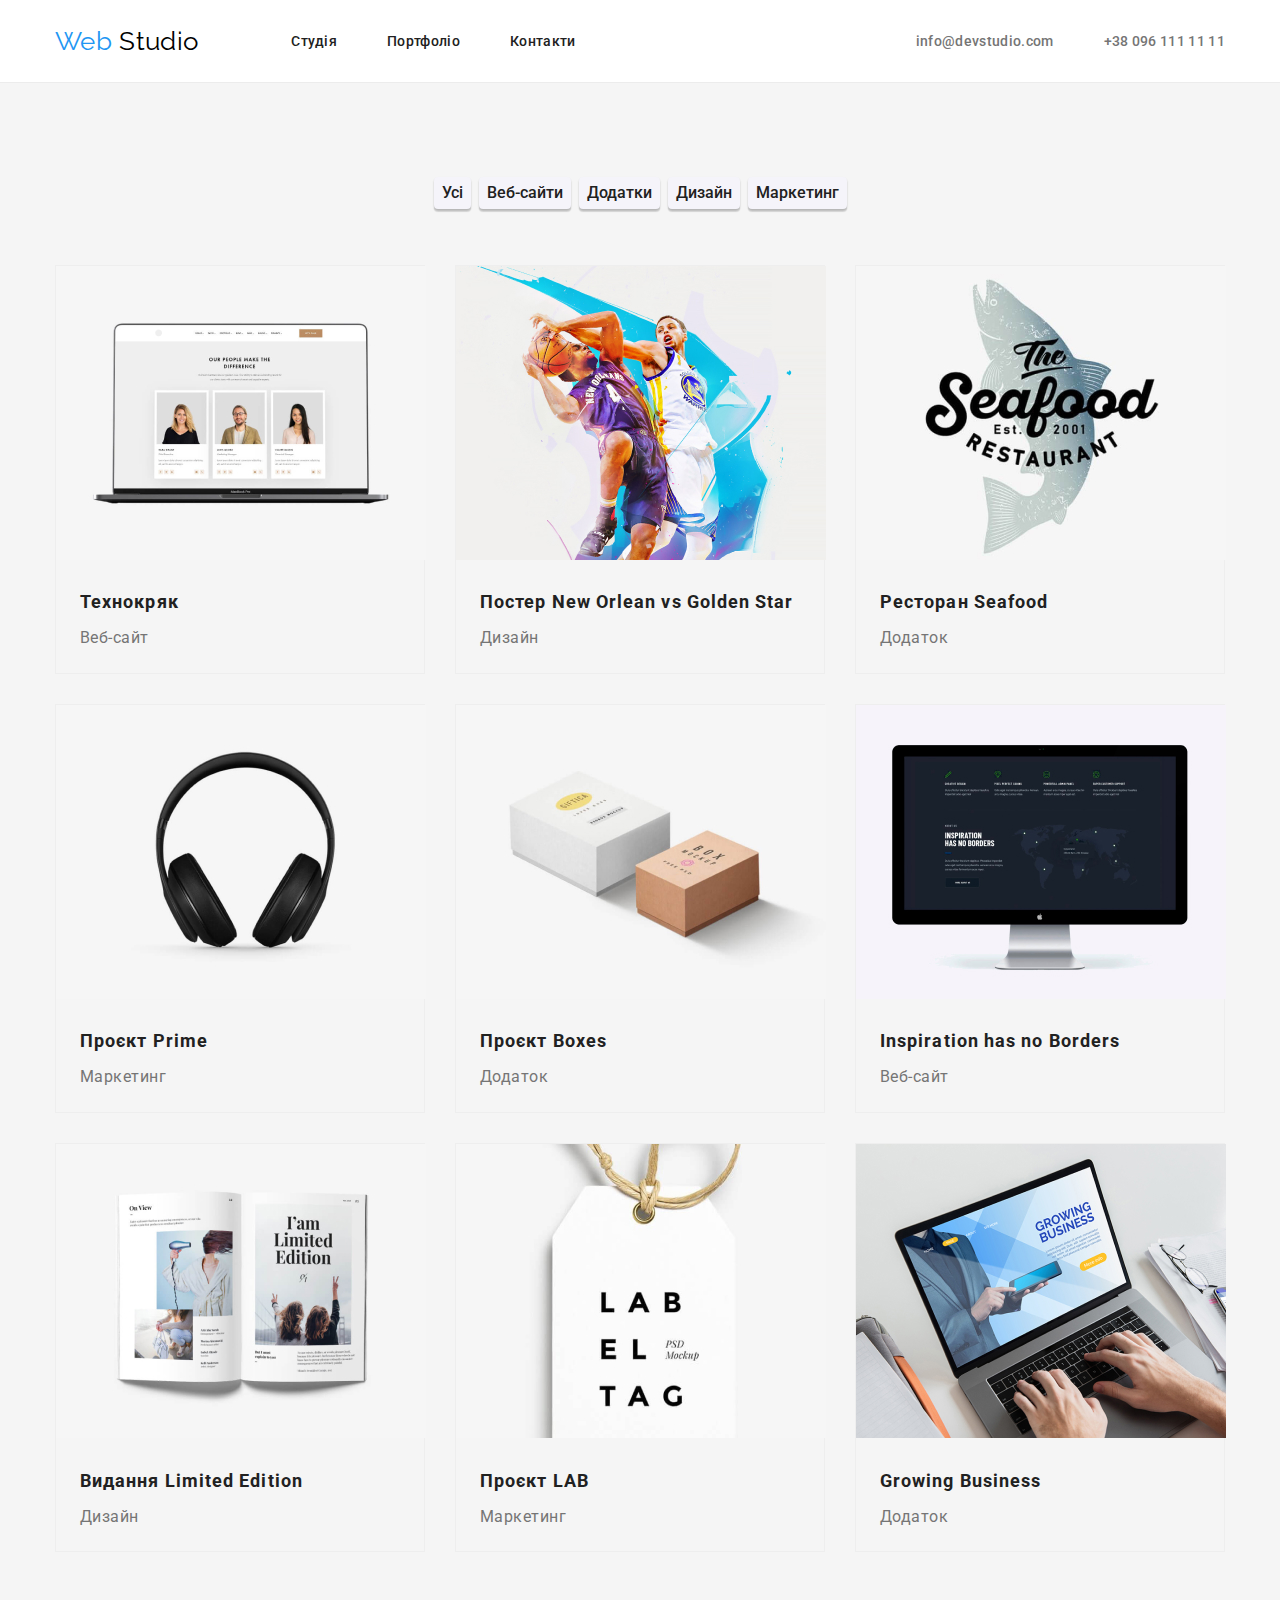
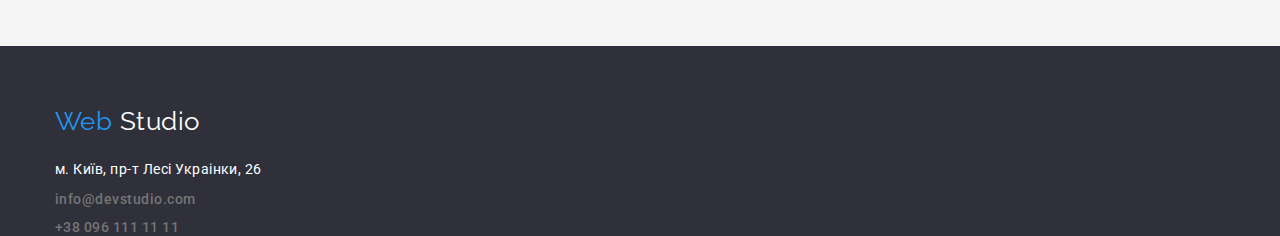
==== commit aafb3e8e: "final project" ====
--- a/portfolio.html
+++ b/portfolio.html
@@ -45,9 +45,7 @@
             <li class="item"><button type="button" class="button">Дизайн</button></li>
             <li class="item"><button type="button" class="button">Маркетинг</button></li>
           </ul>
-        </div>
-        <div class="container">
-          <ul class="gallery list">
+          <ul class="gallery-list list">
             <li class="item">
               <a href="#" class="reference">
                 <img
@@ -61,7 +59,7 @@
                 <p class="gallery-subtitle">Веб-сайт</p>
               </a>
             </li>
-            <li>
+            <li class="item">
               <a href="#" class="reference">
                 <img
                   src="./images/imgportfolio2.jpg"
@@ -74,7 +72,7 @@
                 <p class="gallery-subtitle">Дизайн</p>
               </a>
             </li>
-            <li>
+            <li class="item">
               <a href="#" class="reference">
                 <img
                   src="./images/imgportfolio3.jpg"
@@ -87,7 +85,7 @@
                 <p class="gallery-subtitle">Додаток</p>
               </a>
             </li>
-            <li>
+            <li class="item">
               <a href="#" class="reference">
                 <img
                   src="./images/imgportfolio4.jpg"
@@ -100,7 +98,7 @@
                 <p class="gallery-subtitle">Маркетинг</p>
               </a>
             </li>
-            <li>
+            <li class="item">
               <a href="#" class="reference">
                 <img
                   src="./images/imgportfolio5.jpg"
@@ -113,7 +111,7 @@
                 <p class="gallery-subtitle">Додаток</p>
               </a>
             </li>
-            <li>
+            <li class="item">
               <a href="#" class="reference">
                 <img
                   src="./images/imgportfolio6.jpg"
@@ -126,7 +124,7 @@
                 <p class="gallery-subtitle">Веб-сайт</p>
               </a>
             </li>
-            <li>
+            <li class="item">
               <a href="#" class="reference">
                 <img
                   src="./images/imgportfolio7.jpg"
@@ -139,7 +137,7 @@
                 <p class="gallery-subtitle">Дизайн</p>
               </a>
             </li>
-            <li>
+            <li class="item">
               <a href="#" class="reference">
                 <img
                   src="./images/imgportfolio8.jpg"
@@ -152,7 +150,7 @@
                 <p class="gallery-subtitle">Маркетинг</p>
               </a>
             </li>
-            <li>
+            <li class="item">
               <a href="#" class="reference">
                 <img
                   src="./images/imgportfolio9.jpg"
--- a/css/style.css
+++ b/css/style.css
@@ -39,8 +39,6 @@
   padding-right: 15px;
   margin-left: auto;
   margin-right: auto;
-
-  border: tomato 1px solid;
 }
 h1,
 h2,
@@ -70,8 +68,8 @@
   line-height: 1.2;
   text-decoration: none;
 
-  margin-top: 25px;
-  margin-bottom: 24px;
+  padding-top: 25px;
+  padding-bottom: 24px;
   margin-right: 93px;
 }
 .logo-span {
@@ -91,8 +89,8 @@
 }
 .nav-links .item,
 .nav-contact .item {
-  margin-top: 32px;
-  margin-bottom: 32px;
+  padding-top: 32px;
+  padding-bottom: 32px;
   margin-right: 50px;
 }
 .nav-links .item:last-child,
@@ -114,9 +112,6 @@
   font-weight: 500;
   font-size: 14px;
   text-decoration: none;
-
-  margin-top: 31px;
-  margin-bottom: 31px;
 }
 .contacts {
   color: var(--paragraph-color);
@@ -187,22 +182,23 @@
 }
 .work-list {
   display: flex;
+  margin-top: 50px;
 }
 .work-list .item {
   margin-right: 30px;
-  margin-top: 50px;
 }
 .work-list .item:nth-child(3n) {
   margin-right: 0;
 }
 .team-list {
   display: flex;
+  margin-top: 50px;
 }
 .team-list .item {
   text-align: center;
-  border: 0px solid transparent;
+  border-color: transparent;
   border-radius: 0px 0px 4px 4px;
-  margin-top: 50px;
+  /* padding-top: 50px; */
   margin-right: 30px;
   box-shadow: 0px 1px 3px rgba(0, 0, 0, 0.12), 0px 1px 1px rgba(0, 0, 0, 0.14),
     0px 2px 1px rgba(0, 0, 0, 0.2);
@@ -227,11 +223,18 @@
   font-weight: 500;
   font-size: 16px;
   line-height: var(--main-line-height);
+  text-align: center;
+
+  margin-top: 30px;
+  margin-bottom: 10px;
 }
 .caption {
   color: var(--paragraph-color);
   font-size: 16px;
   line-height: var(--main-line-height);
+  text-align: center;
+
+  padding-bottom: 30px;
 }
 /*Main end*/
 
@@ -240,7 +243,7 @@
   font-style: normal;
 }
 
-.footer {
+.footer-div {
   padding-bottom: 60px;
 }
 .footer-logo {
@@ -261,7 +264,8 @@
   margin-top: 9px;
 }
 .footer-list .item:first-child {
-  margin-top: 20px;
+  margin-top: 0;
+  padding-top: 20px;
 }
 .google-map {
   font-size: 14px;
@@ -274,6 +278,14 @@
 /*Portfolio*/
 .buttons {
   display: flex;
+  justify-content: center;
+}
+.buttons .item {
+  margin-right: 8px;
+  margin-bottom: 56px;
+}
+.buttons .item:last-child {
+  margin-right: 0;
 }
 .button {
   cursor: pointer;
@@ -305,6 +317,10 @@
   font-size: 18px;
   line-height: 2;
   letter-spacing: 0.06em;
+
+  padding-top: 20px;
+  padding-left: 24px;
+  padding-right: 24px;
 }
 
 /*Subtitle*/
@@ -312,6 +328,11 @@
   font-size: 16px;
   line-height: 1.8;
   color: var(--paragraph-color);
+
+  padding-left: 24px;
+  padding-right: 24px;
+  padding-bottom: 20px;
+  margin-top: 4px;
 }
 
 .reference {
@@ -319,8 +340,22 @@
   color: inherit;
 }
 
+.gallery-list {
+  display: flex;
+  width: 100%;
+  flex-wrap: wrap;
+}
 .gallery-list .item {
+  width: 370px;
   border: 1px solid #eeeeee;
+  margin-right: 30px;
+  margin-bottom: 30px;
+}
+.gallery-list .item:nth-child(3n) {
+  margin-right: 0;
+}
+.gallery-list .item:nth-last-child(-n + 3) {
+  margin-bottom: 0;
 }
 
 /*Portfolio end*/
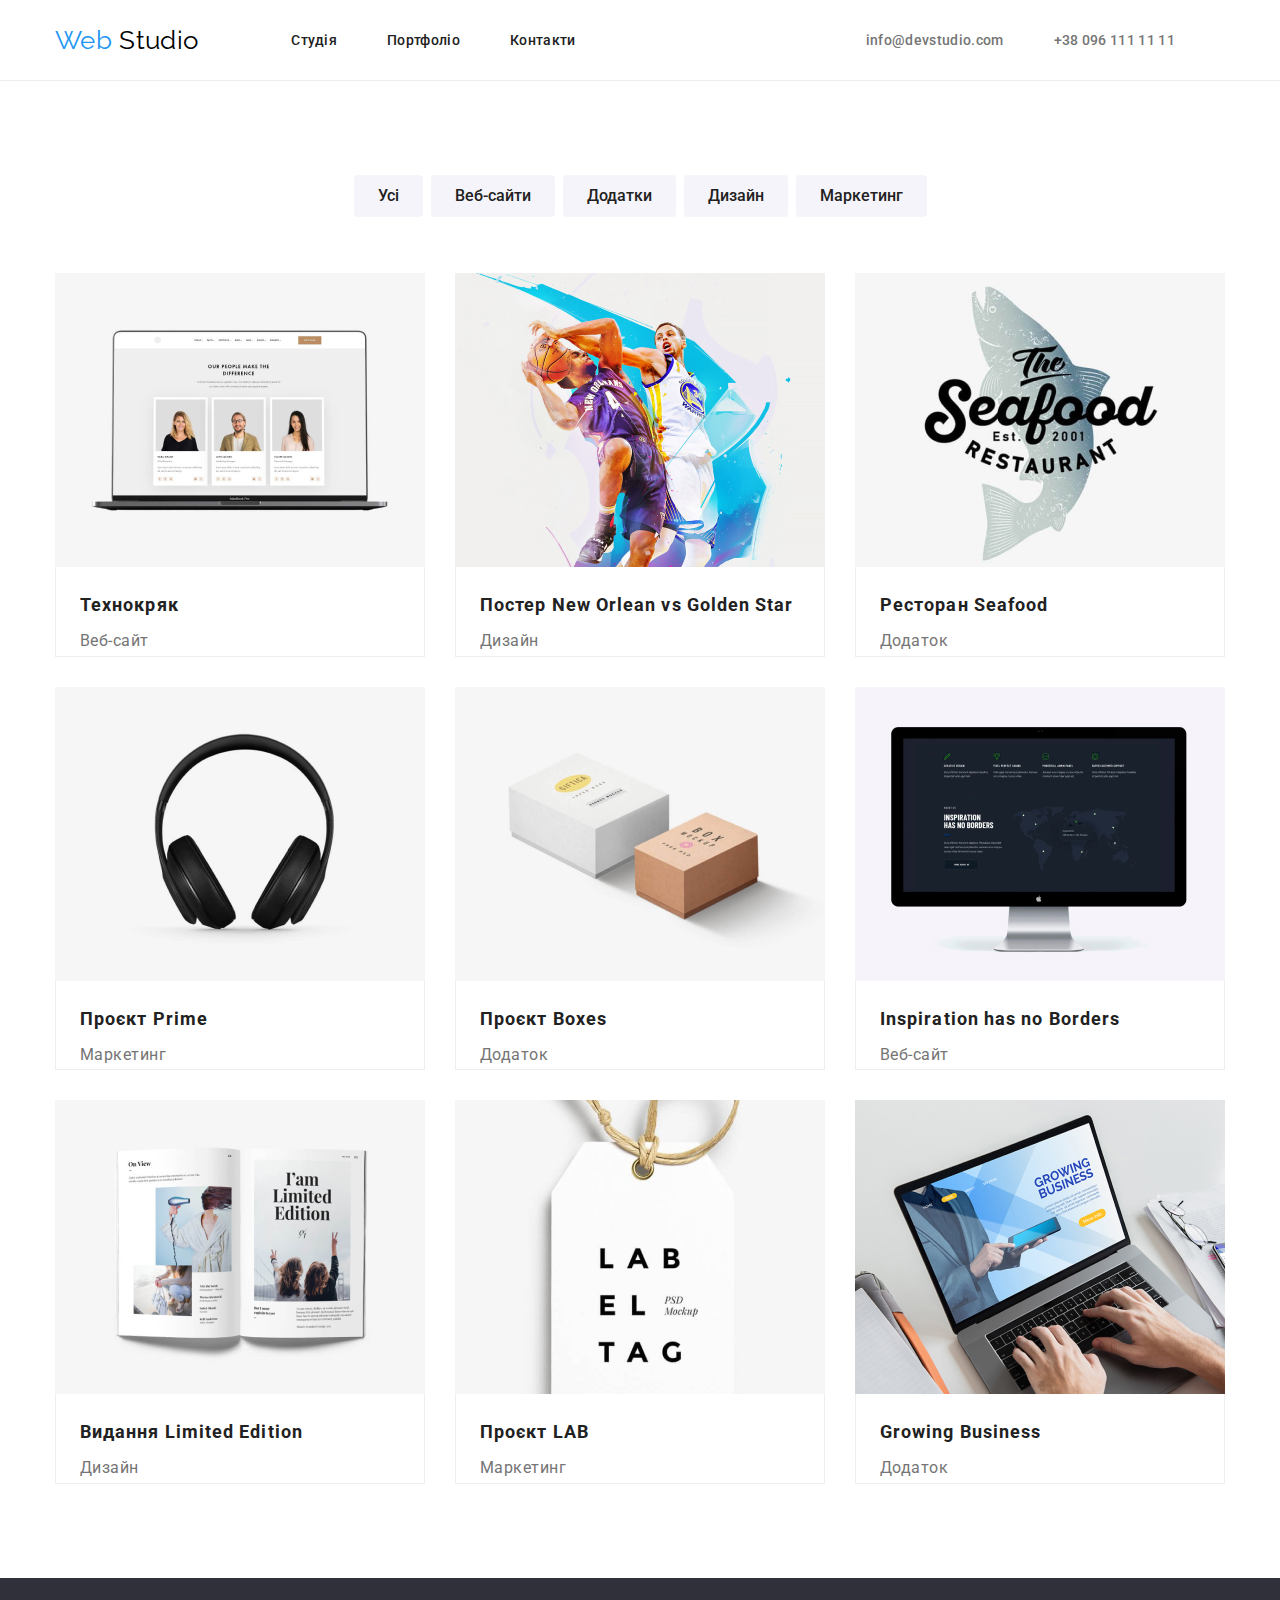
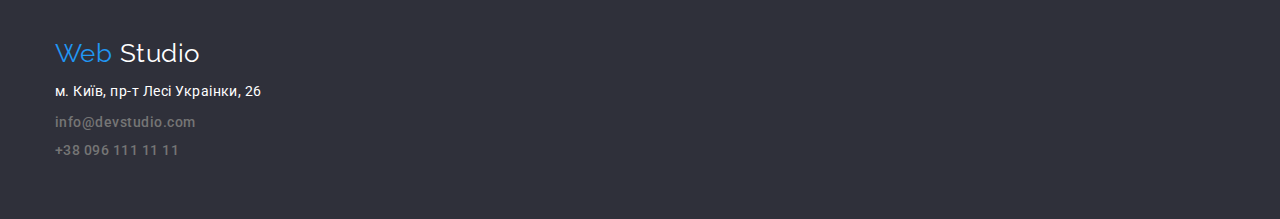
==== commit 1e9e405c: "last version" ====
--- a/portfolio.html
+++ b/portfolio.html
@@ -35,9 +35,9 @@
       </div>
     </header>
     <main class="portfolio-main">
-      <h1 class="visually-hidden">Наші роботи</h1>
       <section class="section">
         <div class="conteiner">
+          <h1 class="visually-hidden">Наші роботи</h1>
           <ul class="buttons list">
             <li class="item"><button type="button" class="button">Усі</button></li>
             <li class="item"><button type="button" class="button">Веб-сайти</button></li>
@@ -55,8 +55,10 @@
                   target="_blank"
                   rel="noopener noreferrer nofollow"
                 />
-                <h2 class="gallery-title">Технокряк</h2>
-                <p class="gallery-subtitle">Веб-сайт</p>
+                <div class="gallery-conteiner">
+                  <h2 class="gallery-title">Технокряк</h2>
+                  <p class="gallery-subtitle">Веб-сайт</p>
+                </div>
               </a>
             </li>
             <li class="item">
@@ -68,8 +70,10 @@
                   target="_blank"
                   rel="noopener noreferrer nofollow"
                 />
-                <h2 class="gallery-title">Постер New Orlean vs Golden Star</h2>
-                <p class="gallery-subtitle">Дизайн</p>
+                <div class="gallery-conteiner">
+                  <h2 class="gallery-title">Постер New Orlean vs Golden Star</h2>
+                  <p class="gallery-subtitle">Дизайн</p>
+                </div>
               </a>
             </li>
             <li class="item">
@@ -81,8 +85,10 @@
                   target="_blank"
                   rel="noopener noreferrer nofollow"
                 />
-                <h2 class="gallery-title">Ресторан Seafood</h2>
-                <p class="gallery-subtitle">Додаток</p>
+                <div class="gallery-conteiner">
+                  <h2 class="gallery-title">Ресторан Seafood</h2>
+                  <p class="gallery-subtitle">Додаток</p>
+                </div>
               </a>
             </li>
             <li class="item">
@@ -94,8 +100,10 @@
                   target="_blank"
                   rel="noopener noreferrer nofollow"
                 />
-                <h2 class="gallery-title">Проєкт Prime</h2>
-                <p class="gallery-subtitle">Маркетинг</p>
+                <div class="gallery-conteiner">
+                  <h2 class="gallery-title">Проєкт Prime</h2>
+                  <p class="gallery-subtitle">Маркетинг</p>
+                </div>
               </a>
             </li>
             <li class="item">
@@ -107,8 +115,10 @@
                   target="_blank"
                   rel="noopener noreferrer nofollow"
                 />
-                <h2 class="gallery-title">Проєкт Boxes</h2>
-                <p class="gallery-subtitle">Додаток</p>
+                <div class="gallery-conteiner">
+                  <h2 class="gallery-title">Проєкт Boxes</h2>
+                  <p class="gallery-subtitle">Додаток</p>
+                </div>
               </a>
             </li>
             <li class="item">
@@ -120,8 +130,10 @@
                   target="_blank"
                   rel="noopener noreferrer nofollow"
                 />
-                <h2 class="gallery-title">Inspiration has no Borders</h2>
-                <p class="gallery-subtitle">Веб-сайт</p>
+                <div class="gallery-conteiner">
+                  <h2 class="gallery-title">Inspiration has no Borders</h2>
+                  <p class="gallery-subtitle">Веб-сайт</p>
+                </div>
               </a>
             </li>
             <li class="item">
@@ -133,8 +145,10 @@
                   target="_blank"
                   rel="noopener noreferrer nofollow"
                 />
-                <h2 class="gallery-title">Видання Limited Edition</h2>
-                <p class="gallery-subtitle">Дизайн</p>
+                <div class="gallery-conteiner">
+                  <h2 class="gallery-title">Видання Limited Edition</h2>
+                  <p class="gallery-subtitle">Дизайн</p>
+                </div>
               </a>
             </li>
             <li class="item">
@@ -146,8 +160,10 @@
                   target="_blank"
                   rel="noopener noreferrer nofollow"
                 />
-                <h2 class="gallery-title">Проєкт LAB</h2>
-                <p class="gallery-subtitle">Маркетинг</p>
+                <div class="gallery-conteiner">
+                  <h2 class="gallery-title">Проєкт LAB</h2>
+                  <p class="gallery-subtitle">Маркетинг</p>
+                </div>
               </a>
             </li>
             <li class="item">
@@ -159,8 +175,10 @@
                   target="_blank"
                   rel="noopener noreferrer nofollow"
                 />
-                <h2 class="gallery-title">Growing Business</h2>
-                <p class="gallery-subtitle">Додаток</p>
+                <div class="gallery-conteiner">
+                  <h2 class="gallery-title">Growing Business</h2>
+                  <p class="gallery-subtitle">Додаток</p>
+                </div>
               </a>
             </li>
           </ul>
--- a/css/style.css
+++ b/css/style.css
@@ -56,6 +56,11 @@
   padding-top: 94px;
   padding-bottom: 94px;
 }
+img {
+  display: block;
+  max-width: 100%;
+  height: auto;
+}
 /*Header */
 .header {
   letter-spacing: 0.02em;
@@ -86,16 +91,16 @@
 }
 .nav-links {
   display: flex;
+  margin-right: -32px;
 }
 .nav-links .item,
 .nav-contact .item {
+  margin-right: 50px;
+}
+.nav-links .link,
+.nav-contact .contacts {
   padding-top: 32px;
   padding-bottom: 32px;
-  margin-right: 50px;
-}
-.nav-links .item:last-child,
-.nav-contact .item:last-child {
-  margin-right: 0px;
 }
 .nav-contact {
   display: flex;
@@ -134,12 +139,18 @@
 }
 .offer {
   text-align: center;
+  padding-top: 200px;
+  padding-bottom: 200px;
 }
 .main-title {
   color: var(--white-color);
   font-weight: 900;
   font-size: 44px;
   line-height: 1.4;
+  width: 696px;
+
+  margin-left: auto;
+  margin-right: auto;
 
   text-transform: uppercase;
 }
@@ -159,14 +170,12 @@
 }
 .features-list {
   display: flex;
+  margin-right: -30px;
 }
 .features-list .item {
   width: calc((100%-90px) / 4);
   margin-right: 30px;
 }
-.features-list .item:last-child {
-  margin-right: 0px;
-}
 .text {
   color: var(--paragraph-color);
   font-size: 14px;
@@ -180,37 +189,41 @@
   line-height: var(--main-line-height);
   text-transform: uppercase;
 }
+.work,
+.team {
+  padding-top: 0;
+}
 .work-list {
   display: flex;
   margin-top: 50px;
+  margin-right: -30px;
 }
 .work-list .item {
   margin-right: 30px;
 }
-.work-list .item:nth-child(3n) {
-  margin-right: 0;
-}
 .team-list {
   display: flex;
   margin-top: 50px;
+  margin-right: -30px;
 }
 .team-list .item {
   text-align: center;
   border-color: transparent;
   border-radius: 0px 0px 4px 4px;
-  /* padding-top: 50px; */
+
   margin-right: 30px;
   box-shadow: 0px 1px 3px rgba(0, 0, 0, 0.12), 0px 1px 1px rgba(0, 0, 0, 0.14),
     0px 2px 1px rgba(0, 0, 0, 0.2);
 }
-.team-list .item:last-child {
-  margin-right: 0;
-}
 .team {
   background-color: var(--background-portfolio-color);
 }
 .team-list .item {
   background-color: var(--white-color);
+}
+
+.team-conteiner {
+  padding: 30px;
 }
 .team-title,
 .work-title {
@@ -225,7 +238,6 @@
   line-height: var(--main-line-height);
   text-align: center;
 
-  margin-top: 30px;
   margin-bottom: 10px;
 }
 .caption {
@@ -233,17 +245,17 @@
   font-size: 16px;
   line-height: var(--main-line-height);
   text-align: center;
-
-  padding-bottom: 30px;
 }
 /*Main end*/
 
 /*Footer*/
 .info {
   font-style: normal;
-}
-
-.footer-div {
+  margin-top: 20px;
+}
+
+.footer {
+  padding-top: 60px;
   padding-bottom: 60px;
 }
 .footer-logo {
@@ -254,7 +266,6 @@
   text-decoration: none;
 
   display: inline-block;
-  margin-top: 60px;
 }
 
 .footer-span {
@@ -263,9 +274,8 @@
 .footer-list .item {
   margin-top: 9px;
 }
-.footer-list .item:first-child {
-  margin-top: 0;
-  padding-top: 20px;
+.footer-list {
+  margin-top: -9px;
 }
 .google-map {
   font-size: 14px;
@@ -279,36 +289,37 @@
 .buttons {
   display: flex;
   justify-content: center;
+  margin-bottom: 56px;
+  margin-right: -8px;
 }
 .buttons .item {
   margin-right: 8px;
-  margin-bottom: 56px;
-}
-.buttons .item:last-child {
-  margin-right: 0;
 }
 .button {
   cursor: pointer;
   color: var(--main-color);
   background-color: var(--background-portfolio-color);
 
+  border-radius: 4px;
+  border-color: transparent;
+
+  font-family: inherit;
+  font-size: 16px;
+  line-height: 1.6;
+  font-weight: 500;
+
+  padding-top: 6px;
+  padding-bottom: 6px;
+  padding-left: 22px;
+  padding-right: 22px;
+}
+.button:hover,
+.button:focus {
+  color: var(--white-color);
+  background-color: var(--second-color);
+
   box-shadow: 0px 3px 1px rgba(0, 0, 0, 0.1), 0px 1px 2px rgba(0, 0, 0, 0.08),
     0px 2px 2px rgba(0, 0, 0, 0.12);
-  border-radius: 4px;
-  border-color: transparent;
-
-  font-family: inherit;
-  font-size: 16px;
-  line-height: 1.6;
-  font-weight: 500;
-}
-.button:hover,
-.button:focus {
-  color: var(--white-color);
-  background-color: var(--second-color);
-}
-.portfolio-main {
-  background-color: var(--background-portfolio-main-color);
 }
 
 /*Title*/
@@ -317,45 +328,41 @@
   font-size: 18px;
   line-height: 2;
   letter-spacing: 0.06em;
-
+}
+
+/*Subtitle*/
+.gallery-subtitle {
+  font-size: 16px;
+  line-height: 1.8;
+  color: var(--paragraph-color);
+
+  margin-top: 4px;
+}
+
+.reference {
+  text-decoration: none;
+  color: inherit;
+}
+
+.gallery-conteiner {
   padding-top: 20px;
   padding-left: 24px;
   padding-right: 24px;
-}
-
-/*Subtitle*/
-.gallery-subtitle {
-  font-size: 16px;
-  line-height: 1.8;
-  color: var(--paragraph-color);
-
-  padding-left: 24px;
-  padding-right: 24px;
-  padding-bottom: 20px;
-  margin-top: 4px;
-}
-
-.reference {
-  text-decoration: none;
-  color: inherit;
-}
-
+
+  border-bottom: 1px solid #eeeeee;
+  border-left: 1px solid #eeeeee;
+  border-right: 1px solid #eeeeee;
+}
 .gallery-list {
   display: flex;
-  width: 100%;
   flex-wrap: wrap;
+  margin-right: -30px;
+  margin-bottom: -30px;
 }
 .gallery-list .item {
   width: 370px;
-  border: 1px solid #eeeeee;
   margin-right: 30px;
   margin-bottom: 30px;
 }
-.gallery-list .item:nth-child(3n) {
-  margin-right: 0;
-}
-.gallery-list .item:nth-last-child(-n + 3) {
-  margin-bottom: 0;
-}
 
 /*Portfolio end*/
